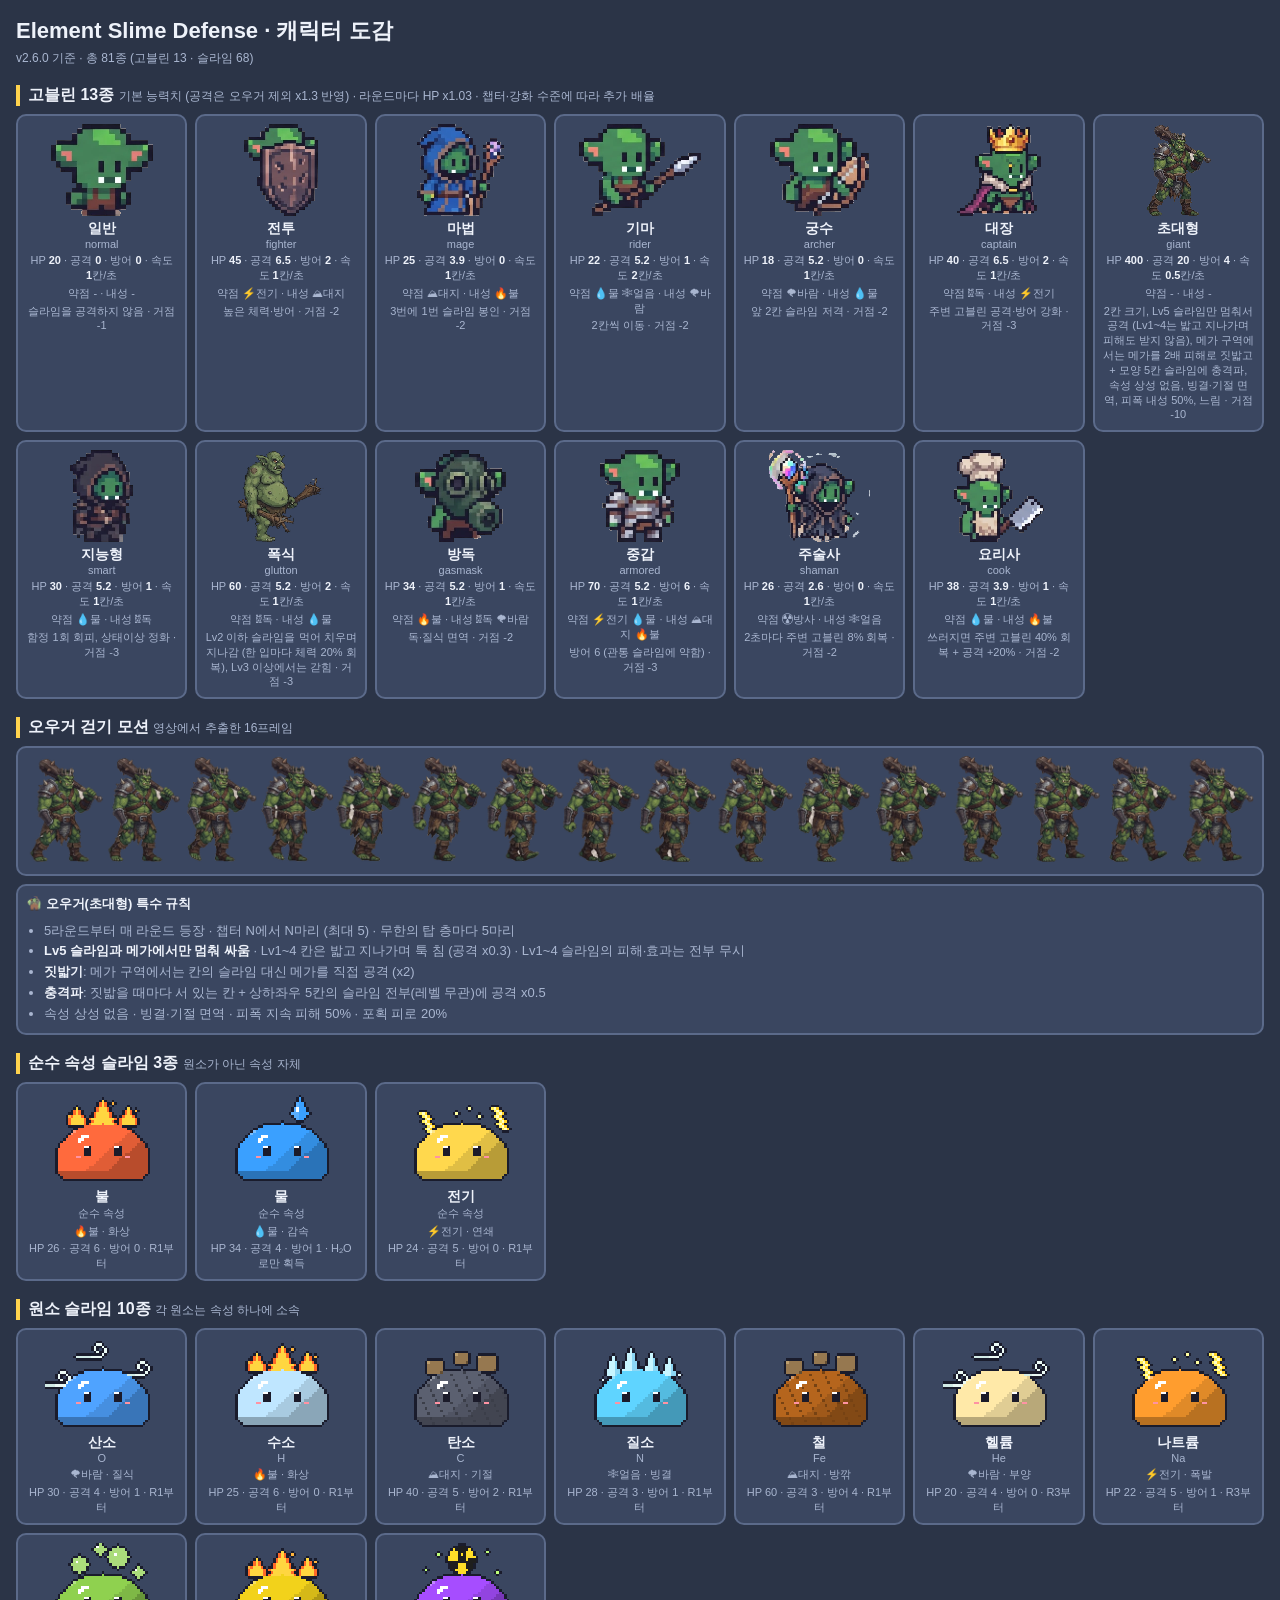
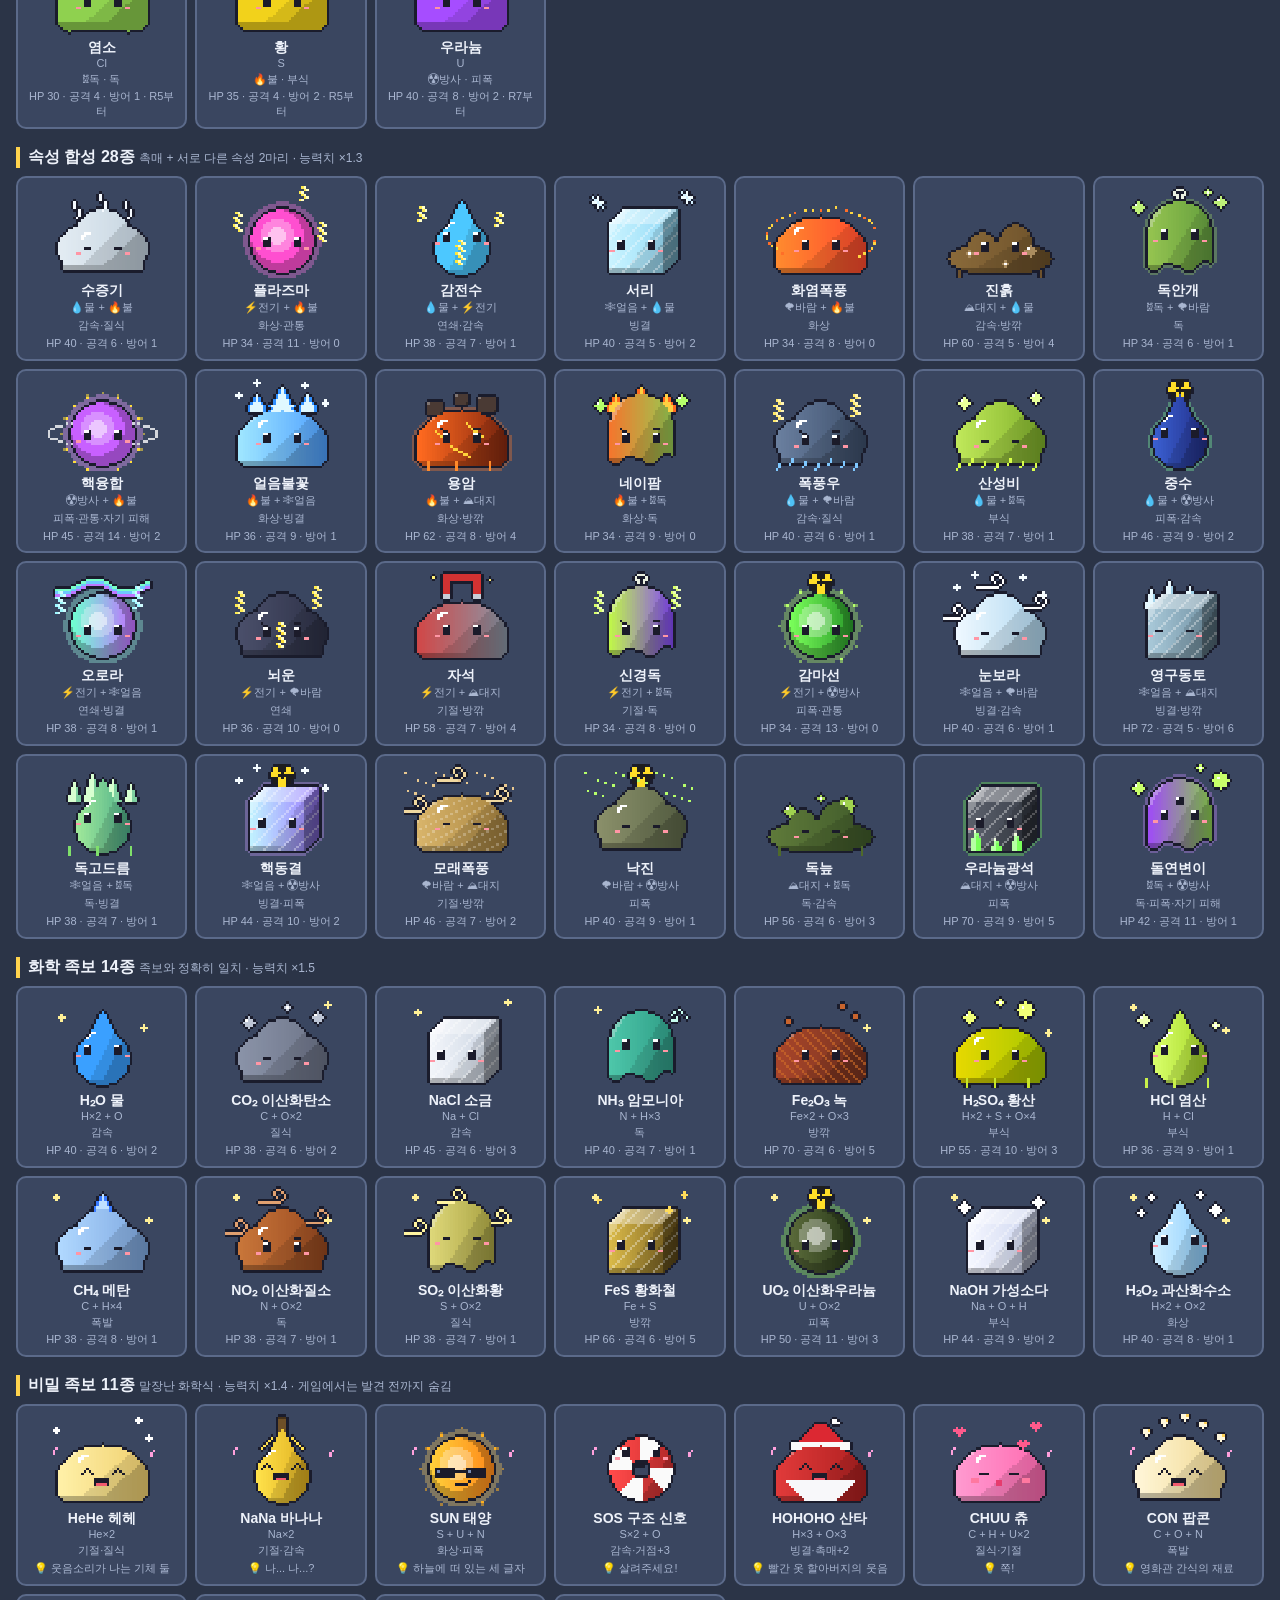
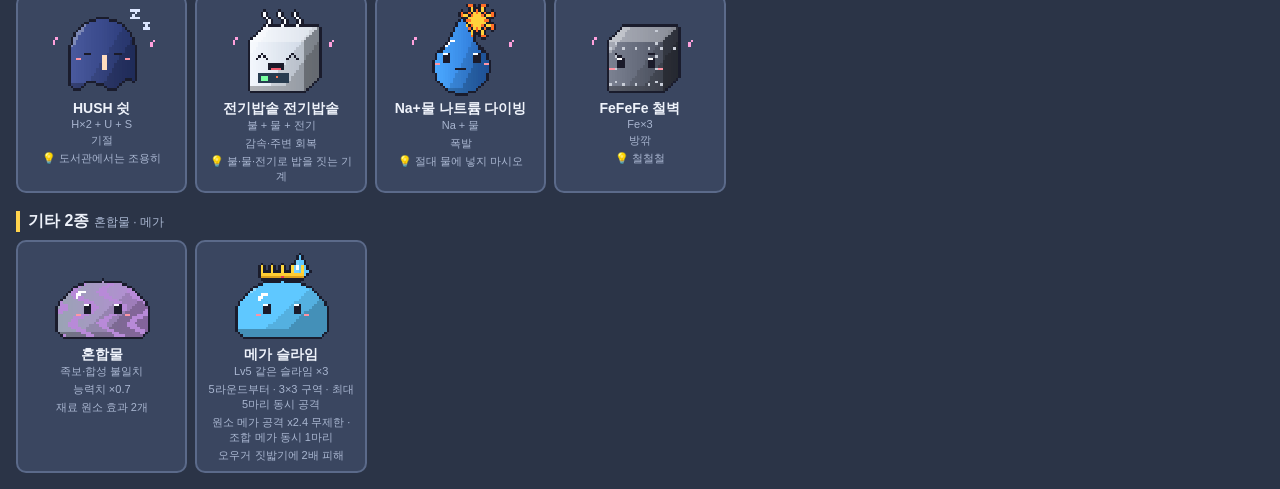
==== tools/catalog.html @ d2800330 "v2.6.0: 새 고블린 '폭식 고블린' - Lv2 이하 슬라임 칸에 들어가면 통째로 먹어 없애고(갇히지 않음) 최대 체력 20% 회복, Lv3 이상에서는 갇힘 - 능력치 HP 6" ====
<!doctype html>
<html lang="ko">
<head>
<meta charset="utf-8">
<meta name="viewport" content="width=device-width, initial-scale=1">
<title>캐릭터 도감</title>
<style>
  :root { --bg: #2b3447; --panel: #3a4660; --line: #5b6a8a; --text: #eef2fa; --sub: #a9b6d0; --accent: #ffd34d; }
  * { box-sizing: border-box; }
  body { margin: 0; background: var(--bg); color: var(--text); font-family: -apple-system, "Apple SD Gothic Neo", "Noto Sans KR", sans-serif; padding: 16px; }
  h1 { margin: 0 0 4px; font-size: 22px; }
  .meta { color: var(--sub); font-size: 12px; margin-bottom: 14px; }
  h2 { font-size: 16px; margin: 18px 0 8px; border-left: 4px solid var(--accent); padding-left: 8px; }
  h2 small { color: var(--sub); font-weight: 400; font-size: 12px; }
  .grid { display: grid; grid-template-columns: repeat(auto-fill, minmax(150px, 1fr)); gap: 8px; }
  .card { background: var(--panel); border: 2px solid var(--line); border-radius: 10px; padding: 8px; text-align: center; }
  .card .art { height: 92px; display: flex; align-items: flex-end; justify-content: center; }
  .card img { max-height: 92px; max-width: 100%; image-rendering: pixelated; }
  .card .name { font-weight: 800; font-size: 14px; margin-top: 4px; }
  .card .key { color: var(--sub); font-size: 11px; }
  .card .line { font-size: 11px; color: var(--sub); margin-top: 3px; line-height: 1.35; }
  .card .line b { color: var(--text); }
  .strip { background: var(--panel); border: 2px solid var(--line); border-radius: 10px; padding: 8px; overflow: hidden; }
  .strip img { width: 100%; image-rendering: auto; }
  .rules { margin-top: 8px; font-size: 13px; line-height: 1.6; }
  .rules ul { margin: 6px 0 0; padding-left: 18px; color: var(--sub); }
  .rules b { color: var(--text); }
</style>
</head>
<body>
<h1>Element Slime Defense · 캐릭터 도감</h1>
<div class="meta" id="meta"></div>
<div id="root"></div>
<script type="module">
import { CFG, ELEMENTS, FUSIONS, RECIPES, GOBLINS, ATTRS, STATUS, JOKES } from '../src/data.js';

const root = document.getElementById('root');
const at = a => `${ATTRS[a].icon}${ATTRS[a].label}`;
const atl = arr => (arr && arr.length ? arr.map(at).join(' ') : '-');
const st = list => list.map(s => STATUS[s.name].label).join('·');

function section(title, sub, cards) {
  const h = document.createElement('h2'); h.innerHTML = `${title} <small>${sub}</small>`;
  const g = document.createElement('div'); g.className = 'grid'; g.innerHTML = cards.join('');
  root.append(h, g);
}
const card = (img, name, key, lines) => `<div class="card"><div class="art"><img src="../assets/${img}.png" alt=""></div>
  <div class="name">${name}</div><div class="key">${key}</div>${lines.map(l => `<div class="line">${l}</div>`).join('')}</div>`;

// 고블린 12종
const gAtk = d => +(d.atk * (d.chAnchor ? 1 : (CFG.GOBLIN_ATK_MUL || 1))).toFixed(1);
section(`고블린 ${Object.keys(GOBLINS).length}종`, `기본 능력치 (공격은 오우거 제외 x${CFG.GOBLIN_ATK_MUL || 1} 반영) · 라운드마다 HP x${CFG.HP_GROWTH} · 챕터·강화 수준에 따라 추가 배율`,
  Object.entries(GOBLINS).map(([k, d]) => card(`goblin_${k}`, d.name, k, [
    `HP <b>${d.hp}</b> · 공격 <b>${gAtk(d)}</b> · 방어 <b>${d.def}</b> · 속도 <b>${d.spd}</b>칸/초`,
    `약점 ${atl(d.weak)} · 내성 ${atl(d.resist)}`,
    `${d.desc || ''} · 거점 -${d.leak}`,
  ])));

// 오우거 걷기 모션
const h = document.createElement('h2'); h.innerHTML = '오우거 걷기 모션 <small>영상에서 추출한 16프레임</small>';
const s = document.createElement('div'); s.className = 'strip'; s.innerHTML = '<img src="../assets/goblin_giant_walk.png" alt="">';
root.append(h, s);

// 오우거 특수 규칙
const og = document.createElement('div'); og.className = 'strip rules';
og.innerHTML = `<b>🧌 오우거(초대형) 특수 규칙</b><ul>
  <li>5라운드부터 매 라운드 등장 · 챕터 N에서 N마리 (최대 5) · 무한의 탑 층마다 5마리</li>
  <li><b>Lv5 슬라임과 메가에서만 멈춰 싸움</b> · Lv1~4 칸은 밟고 지나가며 툭 침 (공격 x${CFG.GIANT_TAP}) · Lv1~4 슬라임의 피해·효과는 전부 무시</li>
  <li><b>짓밟기</b>: 메가 구역에서는 칸의 슬라임 대신 메가를 직접 공격 (x${CFG.GIANT_STOMP_MUL})</li>
  <li><b>충격파</b>: 짓밟을 때마다 서 있는 칸 + 상하좌우 5칸의 슬라임 전부(레벨 무관)에 공격 x${CFG.GIANT_STOMP_SPLASH}</li>
  <li>속성 상성 없음 · 빙결·기절 면역 · 피폭 지속 피해 50% · 포획 피로 20%</li></ul>`;
root.append(og);

// 슬라임
const pure = ELEMENTS.filter(e => e.label), els = ELEMENTS.filter(e => !e.label);
const elCard = e => card(`slime_${e.sym}`, e.label || e.name, e.label ? '순수 속성' : e.sym,
  [`${at(e.attr)} · ${STATUS[e.st.name].label}`, `HP ${e.hp} · 공격 ${e.atk} · 방어 ${e.def} · ${e.noDrop ? 'H₂O로만 획득' : `R${e.unlock}부터`}`]);
section(`순수 속성 슬라임 ${pure.length}종`, '원소가 아닌 속성 자체', pure.map(elCard));
section(`원소 슬라임 ${els.length}종`, '각 원소는 속성 하나에 소속', els.map(elCard));
section(`속성 합성 ${FUSIONS.length}종`, `촉매 + 서로 다른 속성 2마리 · 능력치 ×${CFG.FUSION_MUL}`,
  FUSIONS.map(f => card(`slime_${f.key}`, f.label, `${at(f.pair[0])} + ${at(f.pair[1])}`,
    [`${st(f.st)}${f.pierce ? '·관통' : ''}${f.decay ? '·자기 피해' : ''}`, `HP ${f.hp} · 공격 ${f.atk} · 방어 ${f.def}`])));
section(`화학 족보 ${RECIPES.length}종`, `족보와 정확히 일치 · 능력치 ×${CFG.COMPOUND_MUL}`,
  RECIPES.map(r => card(`slime_${r.key}`, `${r.label} ${r.name}`, Object.entries(r.need).map(([k, v]) => v > 1 ? `${k}×${v}` : k).join(' + '),
    [`${STATUS[r.st.name].label}`, `HP ${r.hp} · 공격 ${r.atk} · 방어 ${r.def}`])));
section(`비밀 족보 ${JOKES.length}종`, `말장난 화학식 · 능력치 ×${CFG.JOKE_MUL} · 게임에서는 발견 전까지 숨김`,
  JOKES.map(j => card(`slime_${j.key}`, `${j.label} ${j.name}`, Object.entries(j.need).map(([k, v]) => { const l = ELEMENTS.find(e => e.sym === k)?.label || k; return v > 1 ? `${l}×${v}` : l; }).join(' + '),
    [`${st(j.st)}${j.healAura ? '·주변 회복' : ''}${j.onCreate?.baseHp ? '·거점+' + j.onCreate.baseHp : ''}${j.onCreate?.catalysts ? '·촉매+' + j.onCreate.catalysts : ''}`, `💡 ${j.hint}`])));
section('기타 2종', '혼합물 · 메가', [
  card('slime_mix', '혼합물', '족보·합성 불일치', [`능력치 ×${CFG.MIXTURE_MUL}`, '재료 원소 효과 2개']),
  card('slime_mega', '메가 슬라임', `Lv5 같은 슬라임 ×3`, [`${CFG.MEGA_ROUND}라운드부터 · 3×3 구역 · 최대 ${CFG.MEGA_MAX_TARGETS}마리 동시 공격`, `원소 메가 공격 x${CFG.MEGA_ATK} 무제한 · 조합 메가 동시 ${CFG.COMBO_MEGA_MAX}마리`, '오우거 짓밟기에 2배 피해']),
]);

const total = Object.keys(GOBLINS).length + ELEMENTS.length + FUSIONS.length + RECIPES.length + JOKES.length + 2;
document.getElementById('meta').textContent = `v2.6.0 기준 · 총 ${total}종 (고블린 ${Object.keys(GOBLINS).length} · 슬라임 ${total - Object.keys(GOBLINS).length})`;
document.body.dataset.ready = '1';
</script>
</body>
</html>
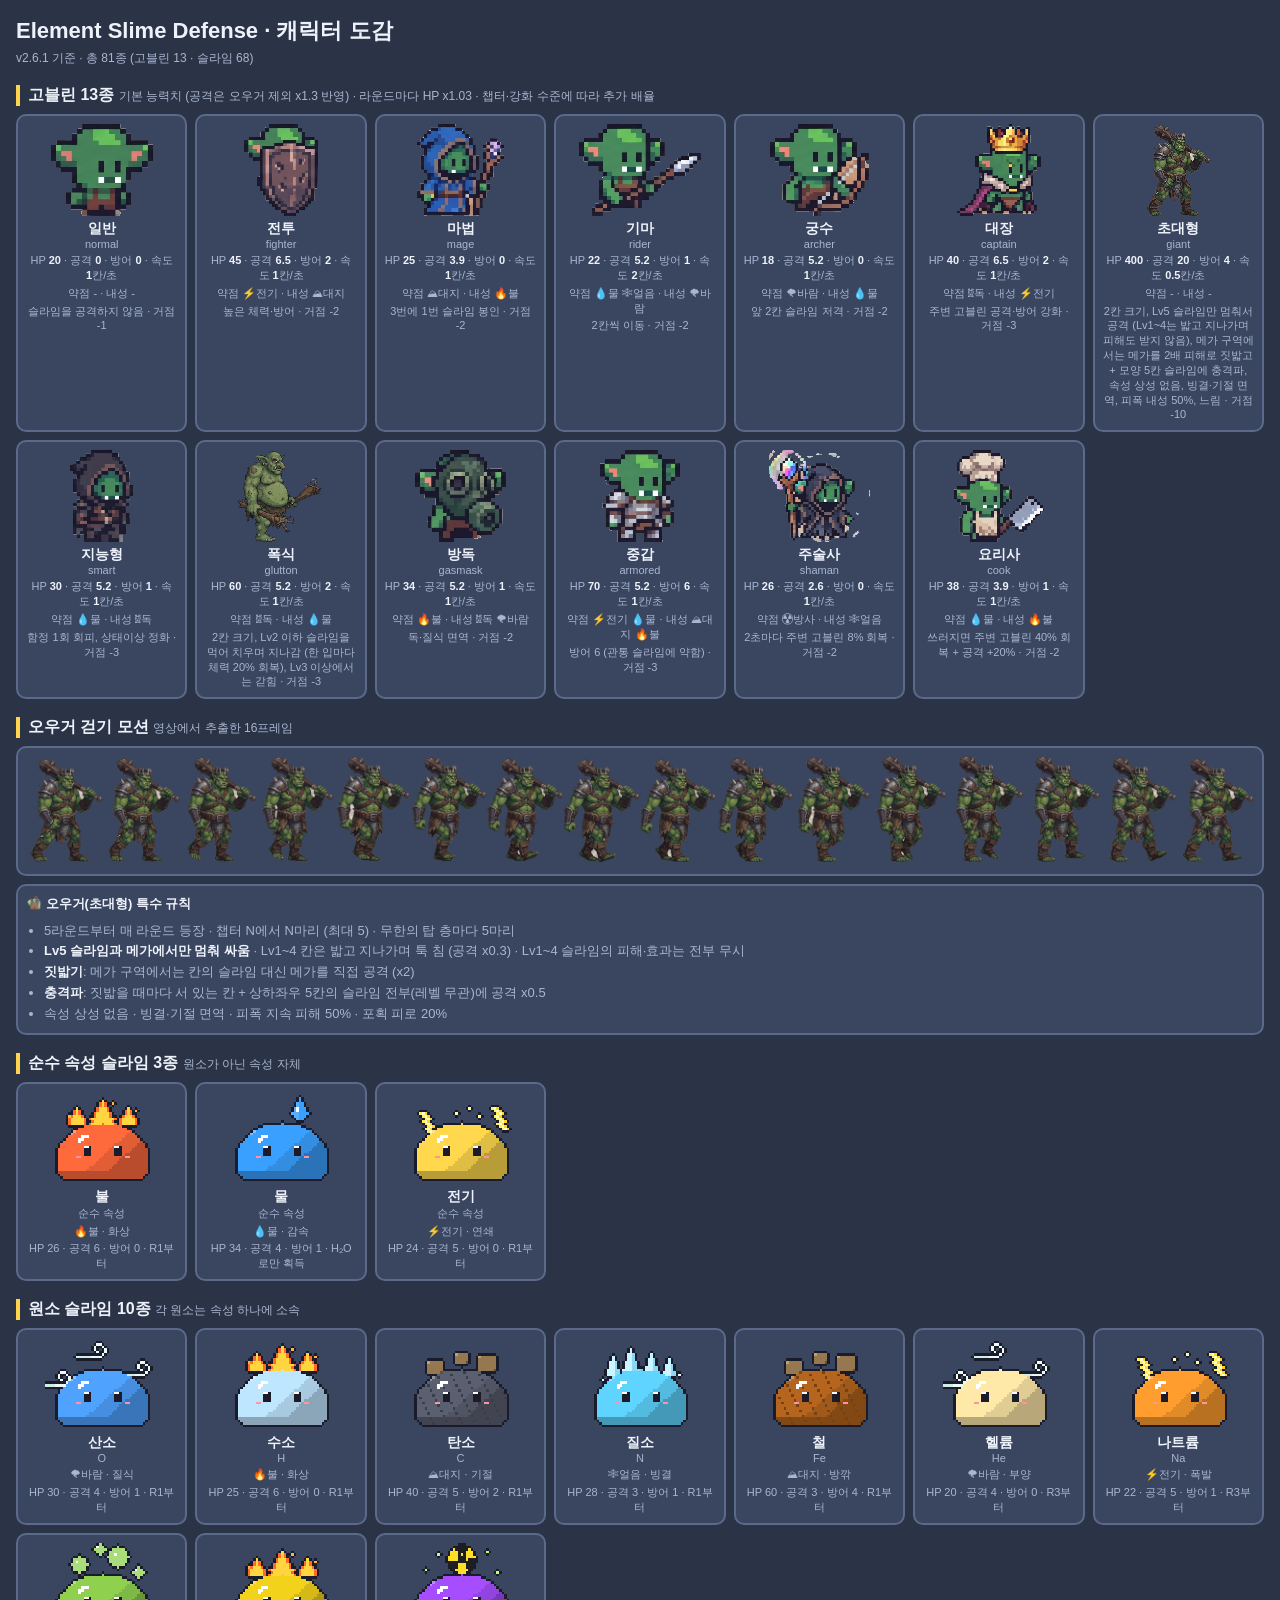
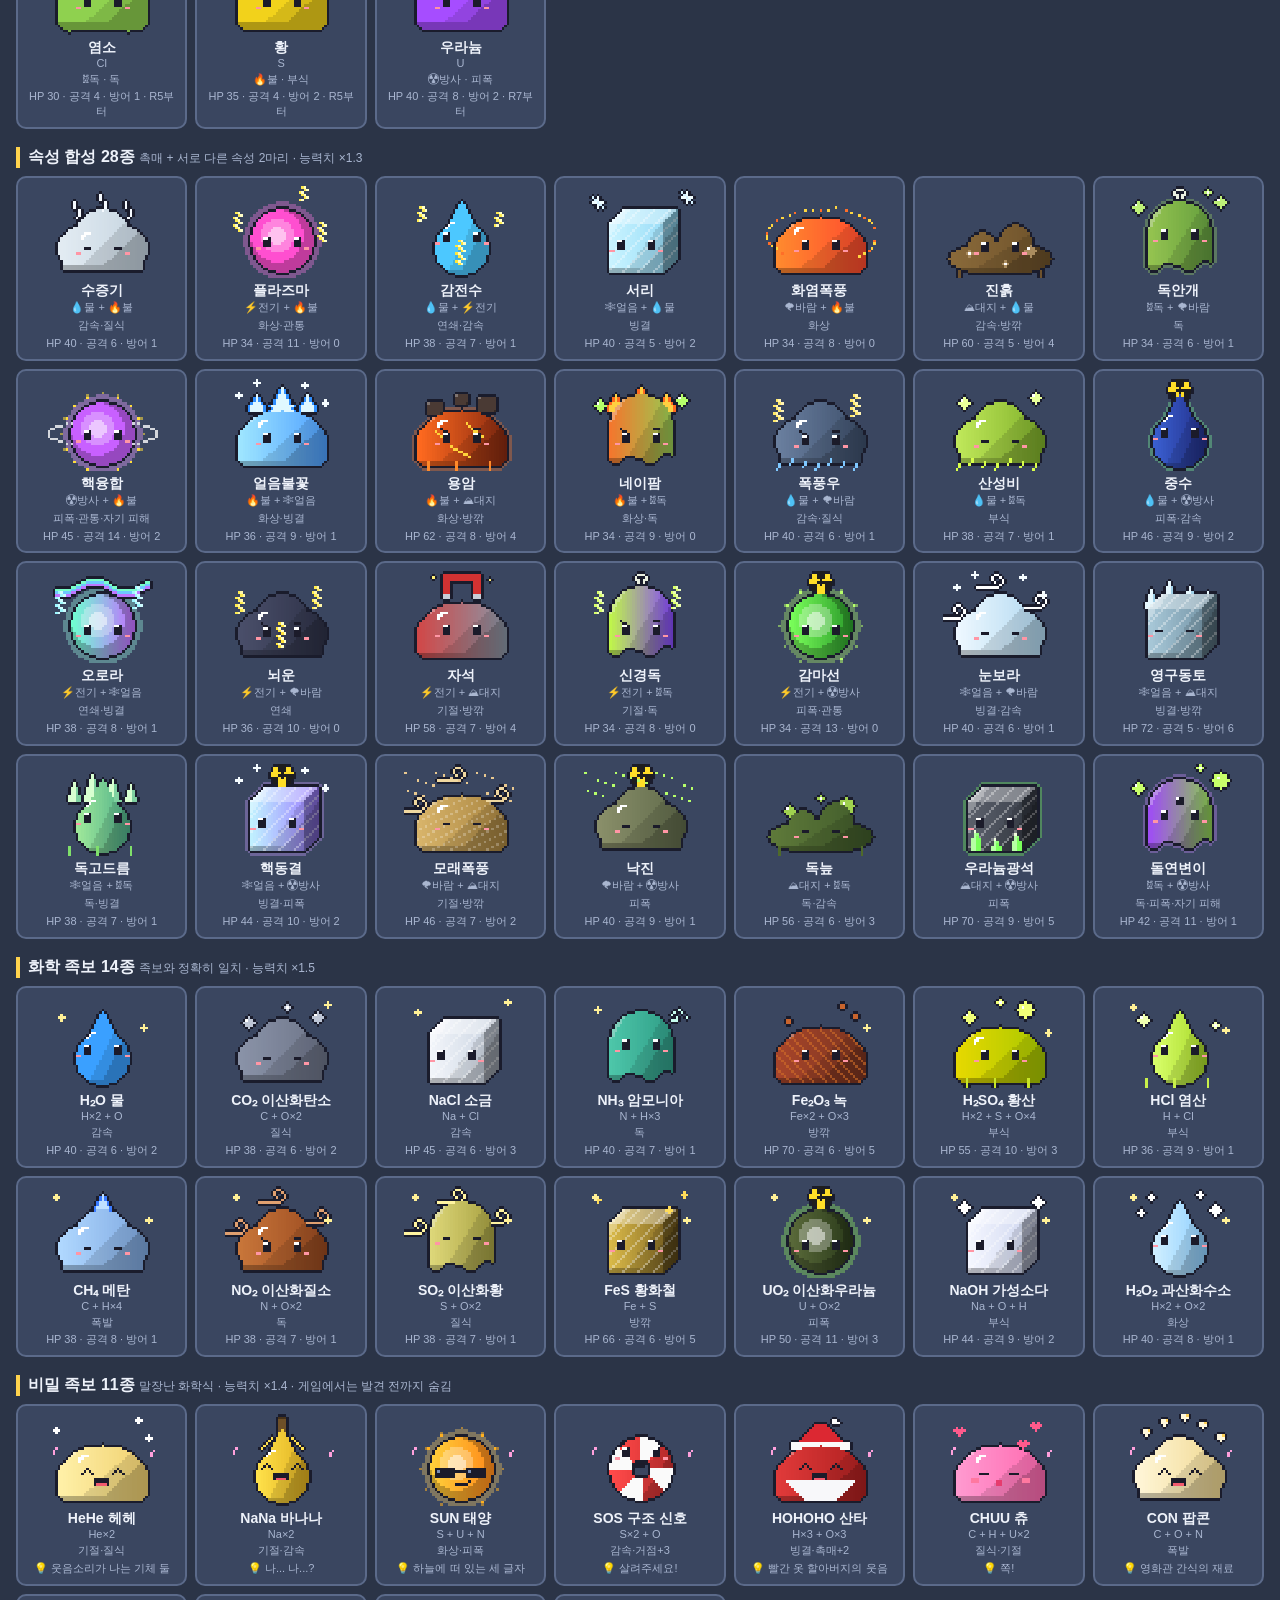
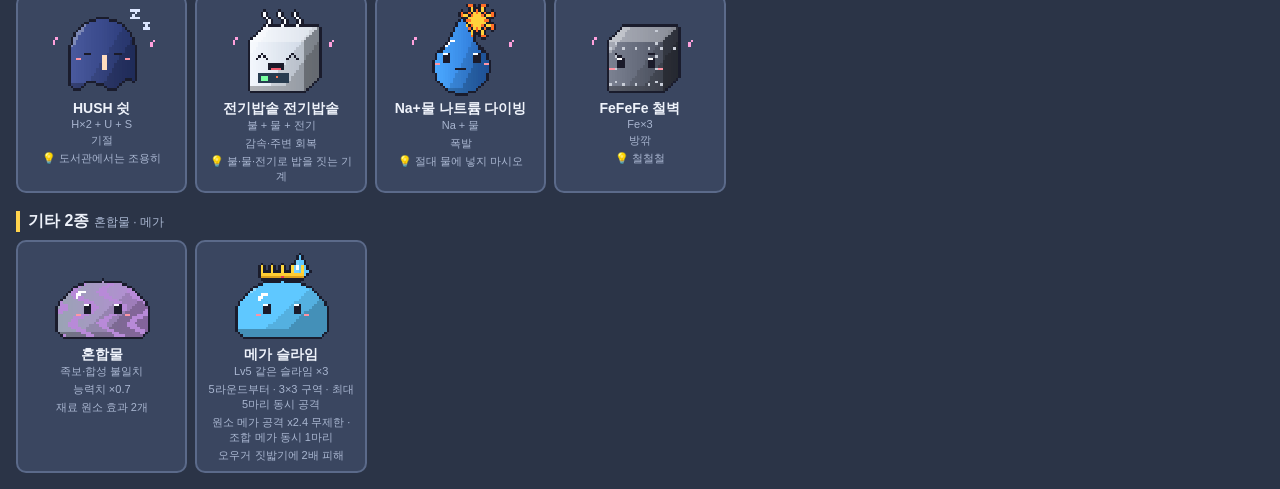
==== commit 561f05b1: "v2.6.1: 폭식 고블린 2칸 크기 (오우거와 동일, 다른 고블린 크기 변경 없음) Co-Authored-By: Claude Opus 5.5 <noreply@anthropic.c" ====
--- a/tools/catalog.html
+++ b/tools/catalog.html
@@ -92,7 +92,7 @@
 ]);
 
 const total = Object.keys(GOBLINS).length + ELEMENTS.length + FUSIONS.length + RECIPES.length + JOKES.length + 2;
-document.getElementById('meta').textContent = `v2.6.0 기준 · 총 ${total}종 (고블린 ${Object.keys(GOBLINS).length} · 슬라임 ${total - Object.keys(GOBLINS).length})`;
+document.getElementById('meta').textContent = `v2.6.1 기준 · 총 ${total}종 (고블린 ${Object.keys(GOBLINS).length} · 슬라임 ${total - Object.keys(GOBLINS).length})`;
 document.body.dataset.ready = '1';
 </script>
 </body>
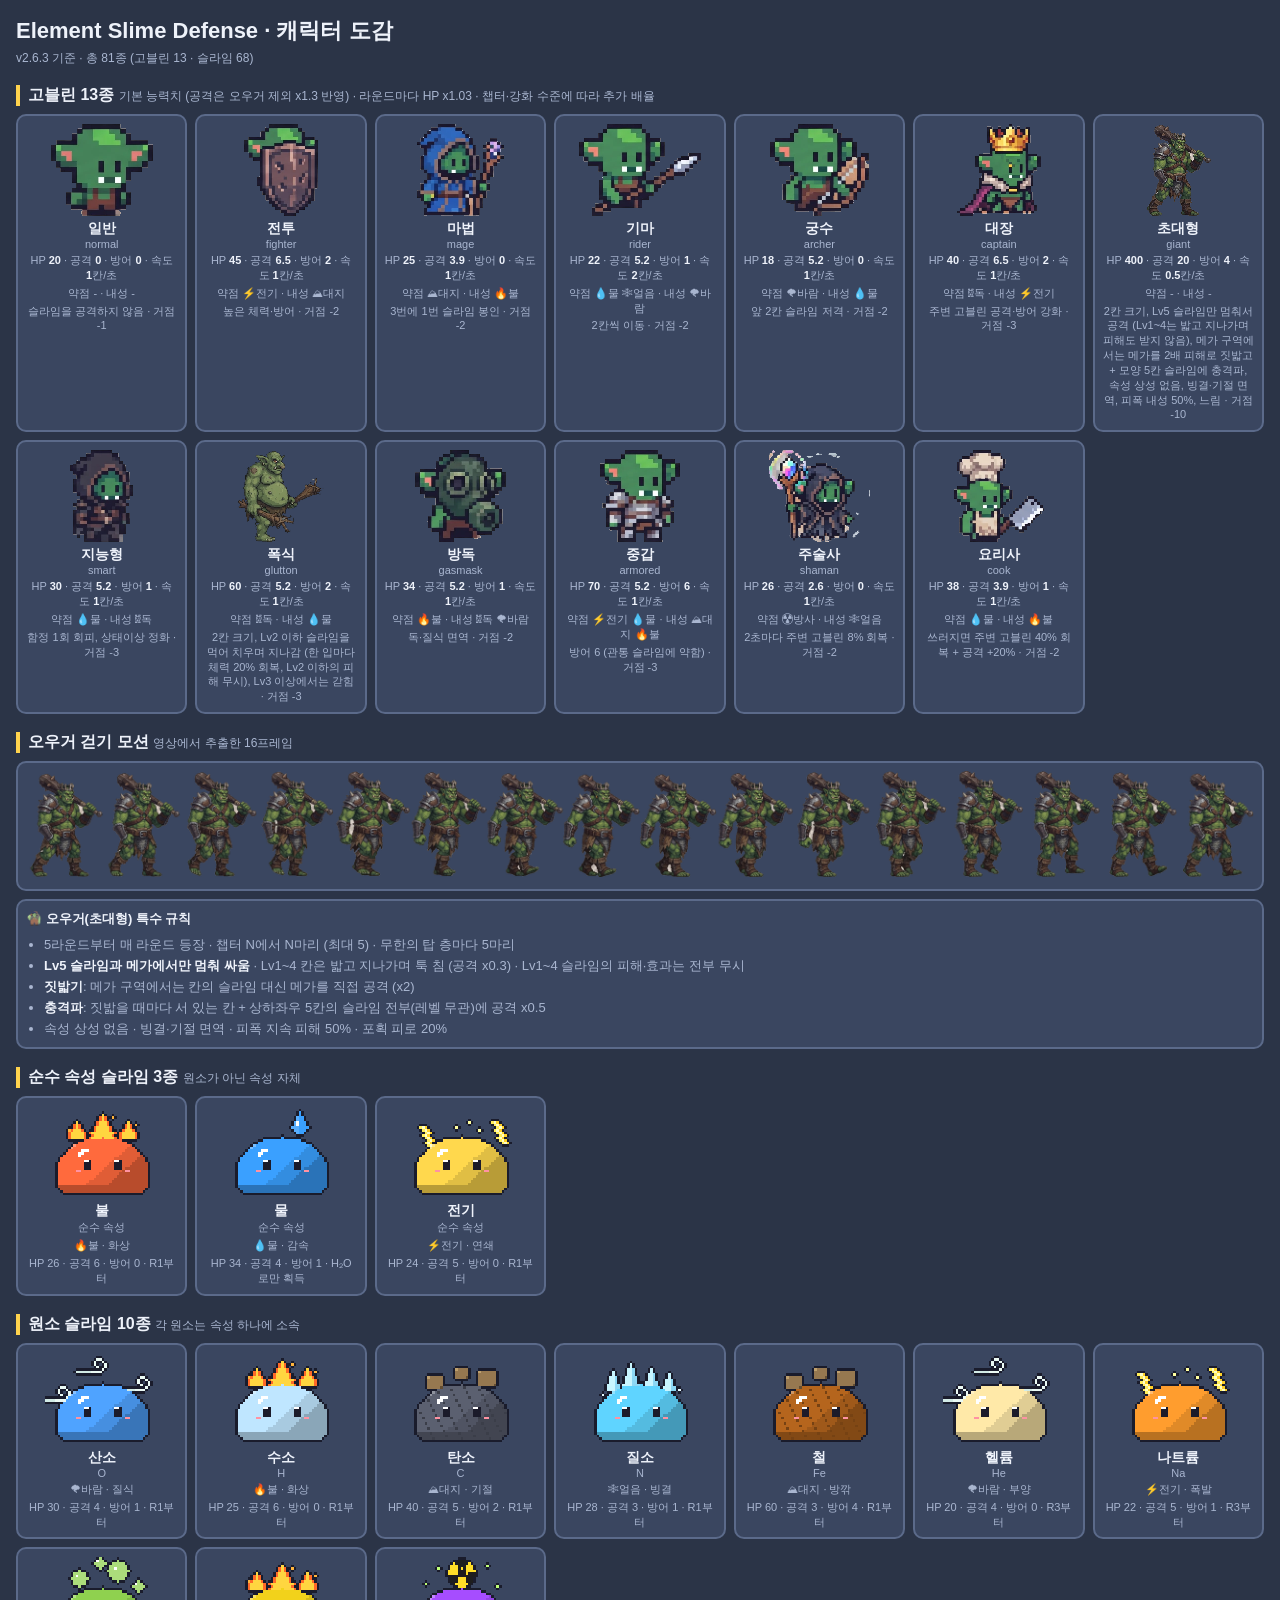
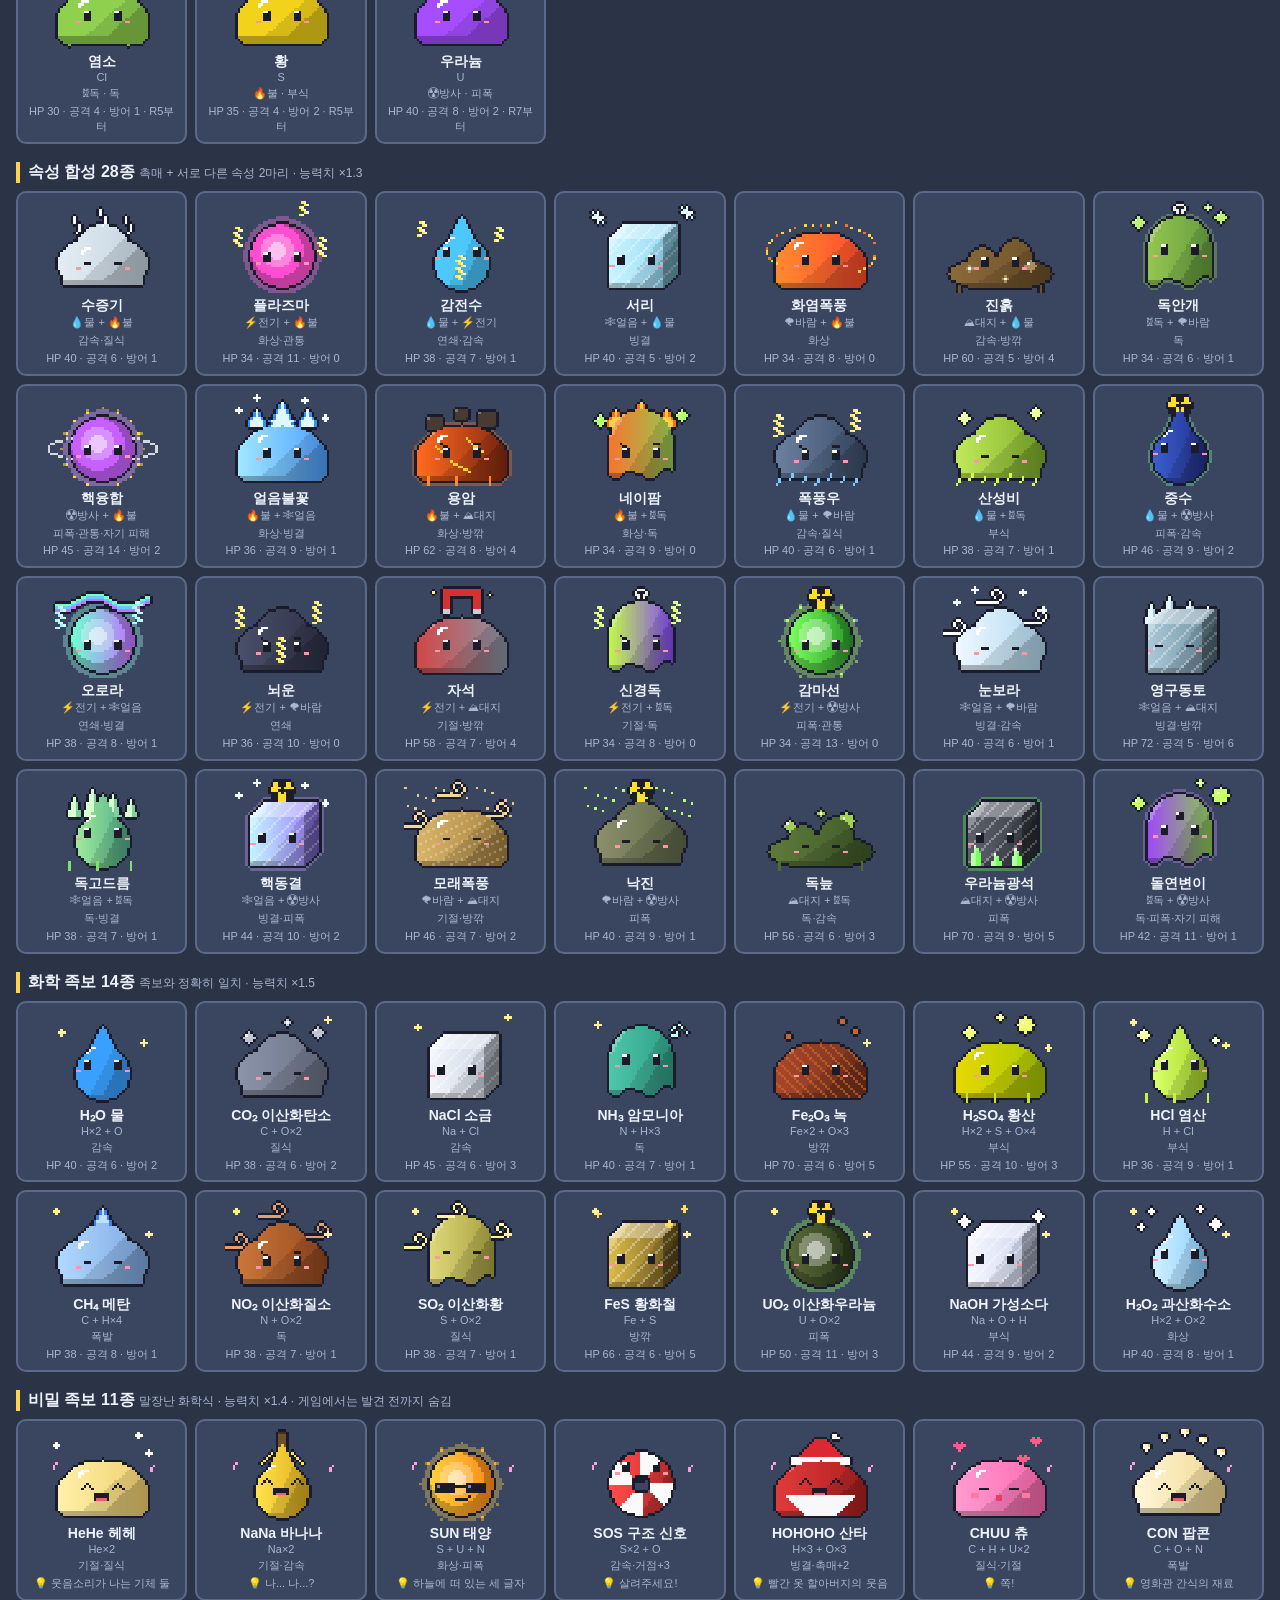
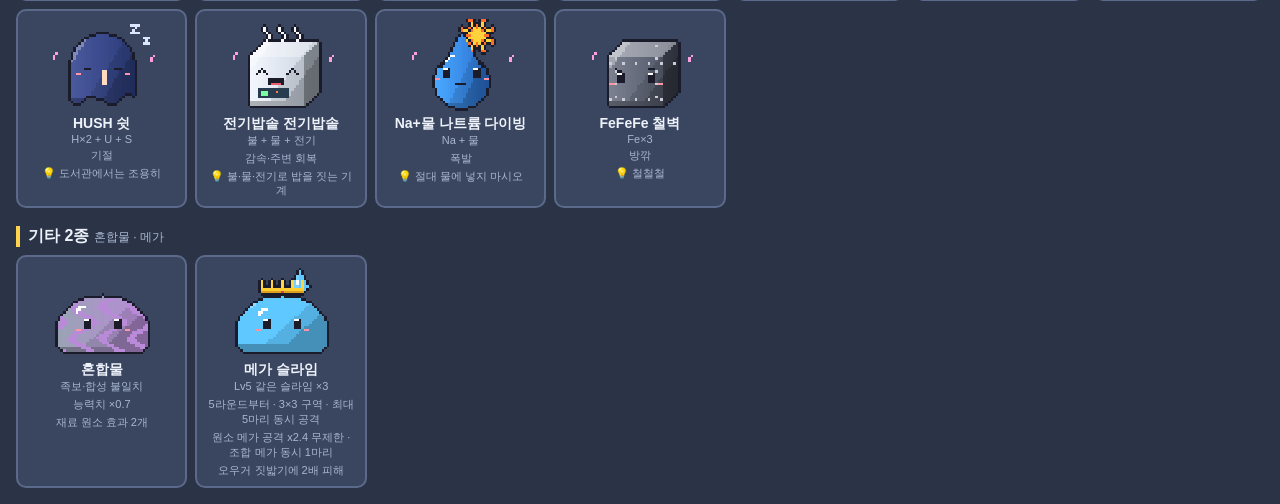
==== commit 3d18536e: "v2.6.3: 폭식 고블린 Lv2 이하 슬라임 피해·효과 면역 - ignores(): 오우거(Lv1~4)와 같은 방식으로 폭식(eatLv 2 이하) 슬라임의 직접·범위·지속 피해와" ====
--- a/tools/catalog.html
+++ b/tools/catalog.html
@@ -92,7 +92,7 @@
 ]);
 
 const total = Object.keys(GOBLINS).length + ELEMENTS.length + FUSIONS.length + RECIPES.length + JOKES.length + 2;
-document.getElementById('meta').textContent = `v2.6.1 기준 · 총 ${total}종 (고블린 ${Object.keys(GOBLINS).length} · 슬라임 ${total - Object.keys(GOBLINS).length})`;
+document.getElementById('meta').textContent = `v2.6.3 기준 · 총 ${total}종 (고블린 ${Object.keys(GOBLINS).length} · 슬라임 ${total - Object.keys(GOBLINS).length})`;
 document.body.dataset.ready = '1';
 </script>
 </body>
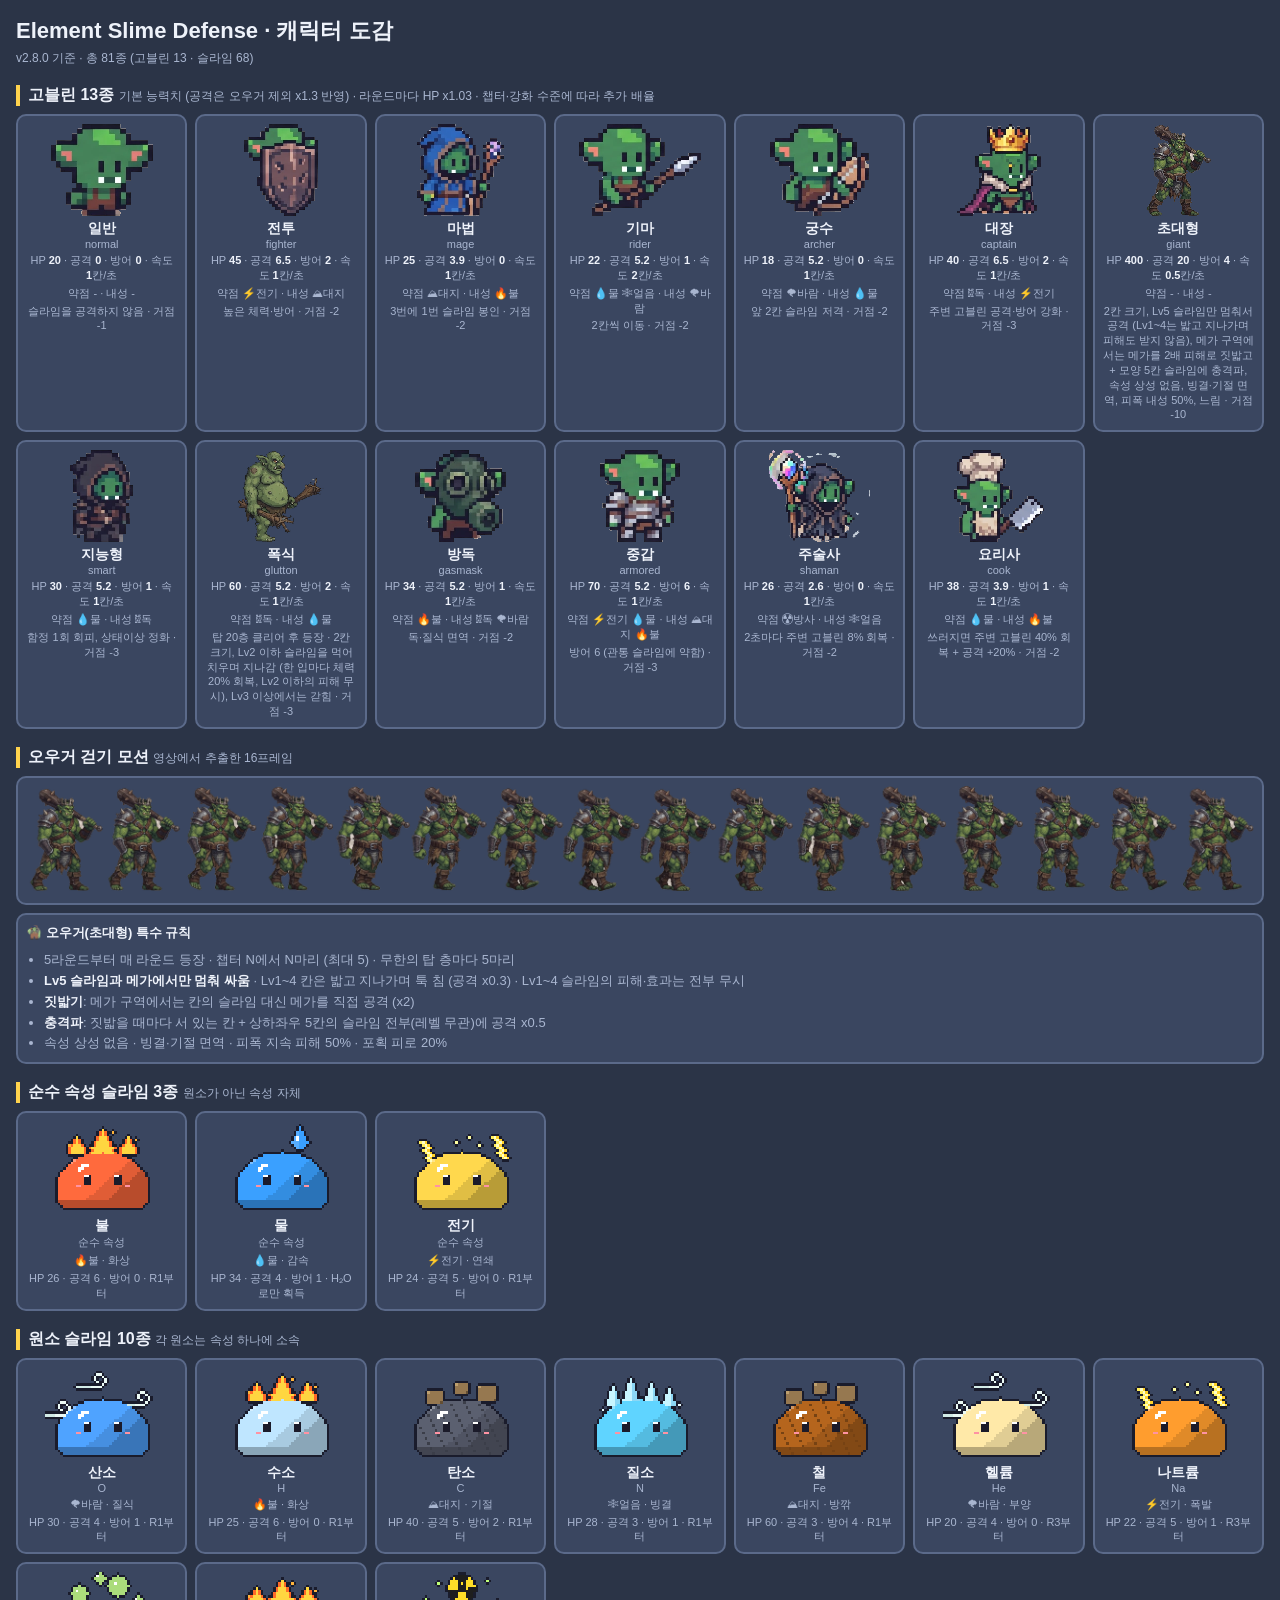
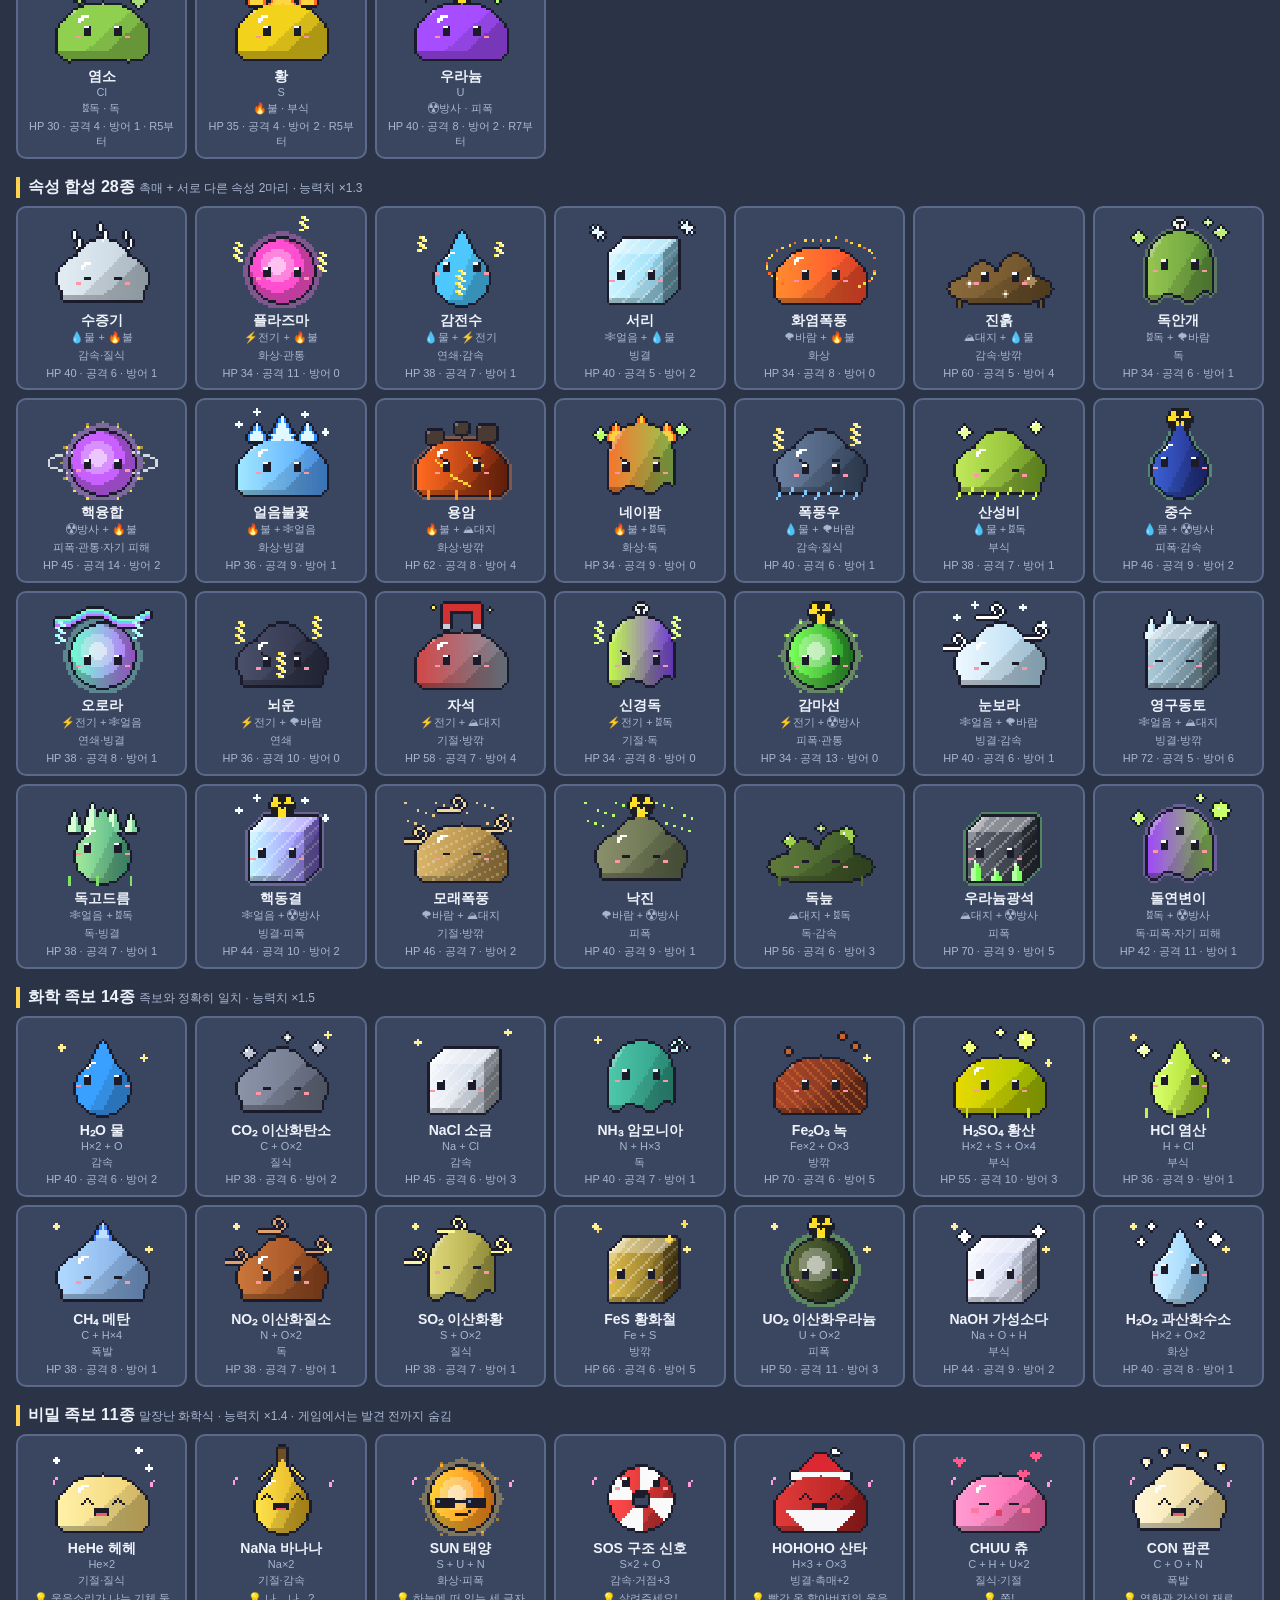
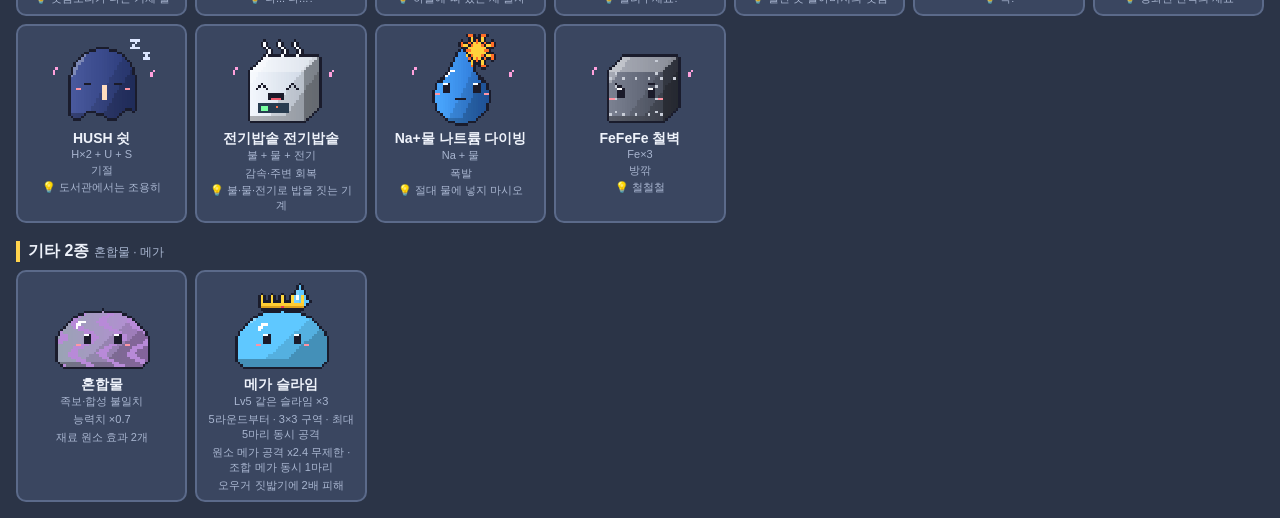
==== commit 04e15952: "도감·설명: 폭식 고블린 탑 20층 해금 표기, 도감 v2.8.0 기준 Co-Authored-By: Claude Opus 5.5 <noreply@anthropic.com> Clau" ====
--- a/tools/catalog.html
+++ b/tools/catalog.html
@@ -92,7 +92,7 @@
 ]);
 
 const total = Object.keys(GOBLINS).length + ELEMENTS.length + FUSIONS.length + RECIPES.length + JOKES.length + 2;
-document.getElementById('meta').textContent = `v2.6.3 기준 · 총 ${total}종 (고블린 ${Object.keys(GOBLINS).length} · 슬라임 ${total - Object.keys(GOBLINS).length})`;
+document.getElementById('meta').textContent = `v2.8.0 기준 · 총 ${total}종 (고블린 ${Object.keys(GOBLINS).length} · 슬라임 ${total - Object.keys(GOBLINS).length})`;
 document.body.dataset.ready = '1';
 </script>
 </body>
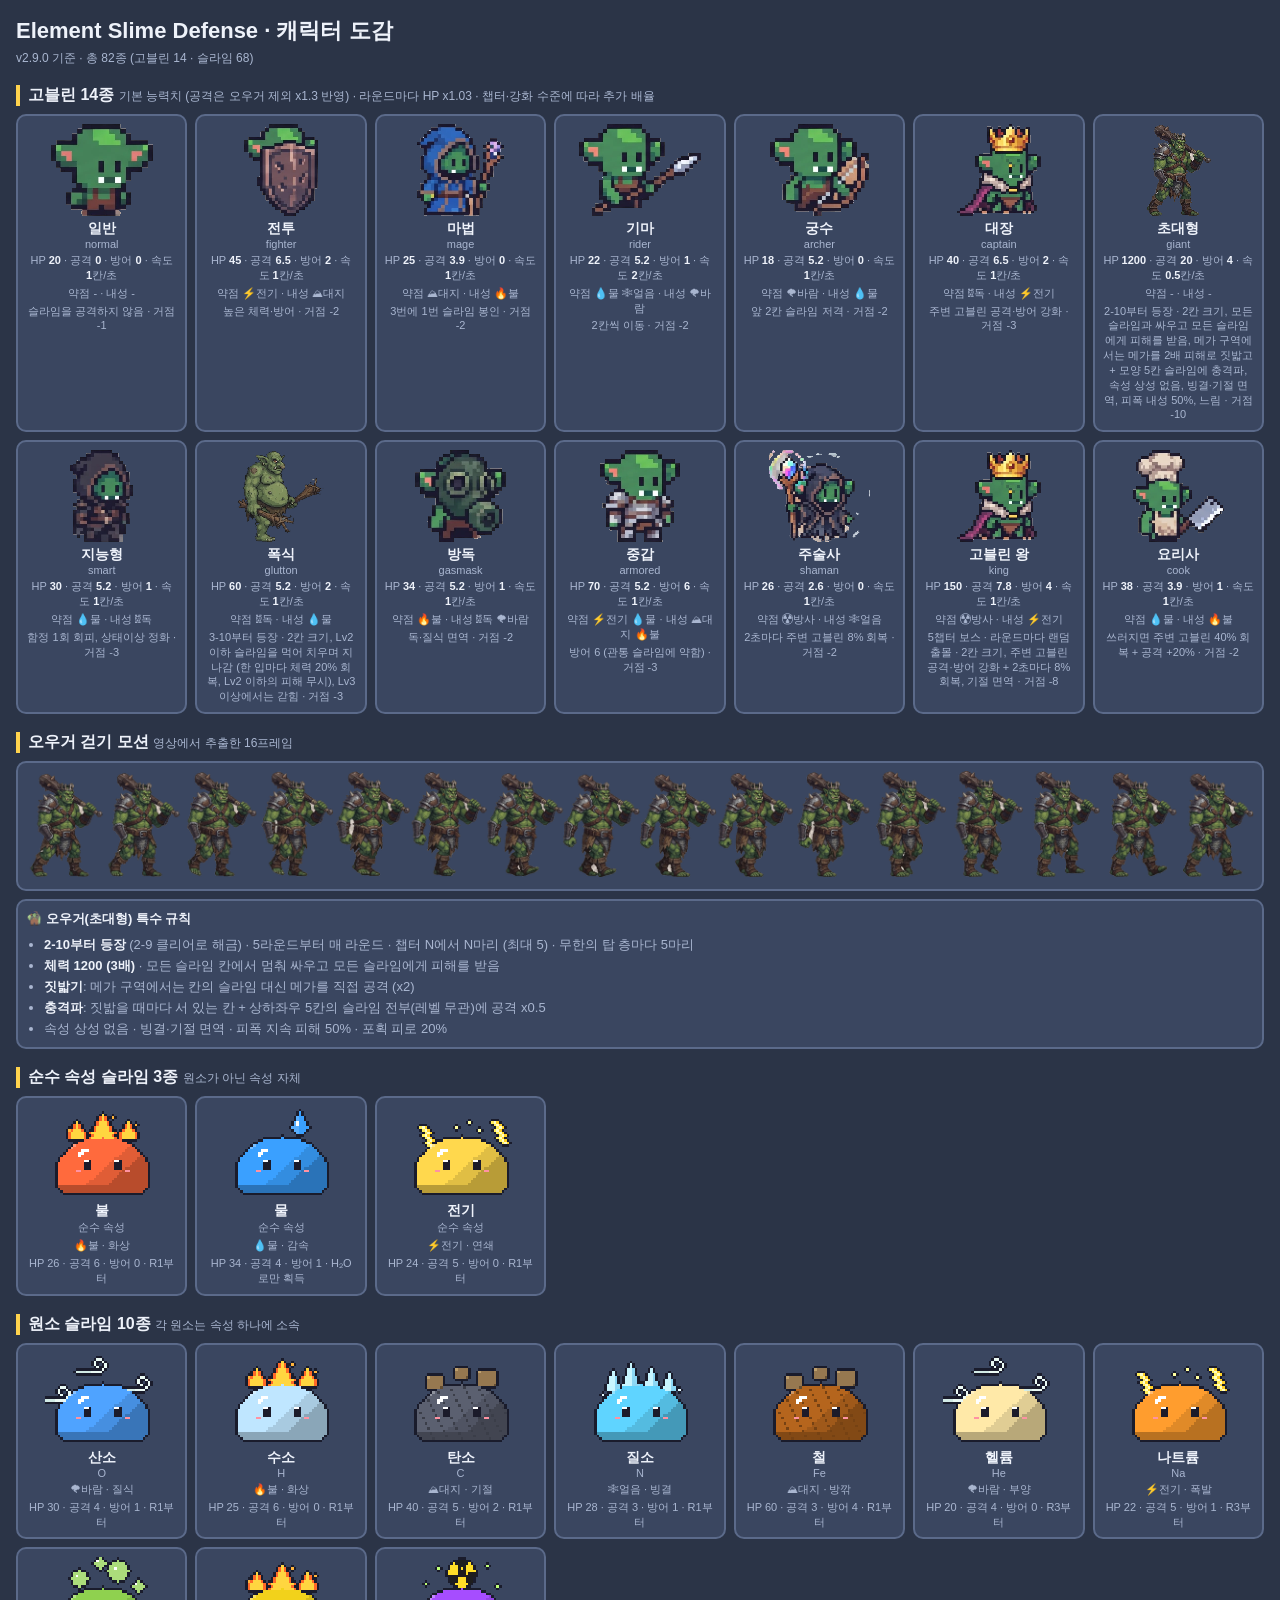
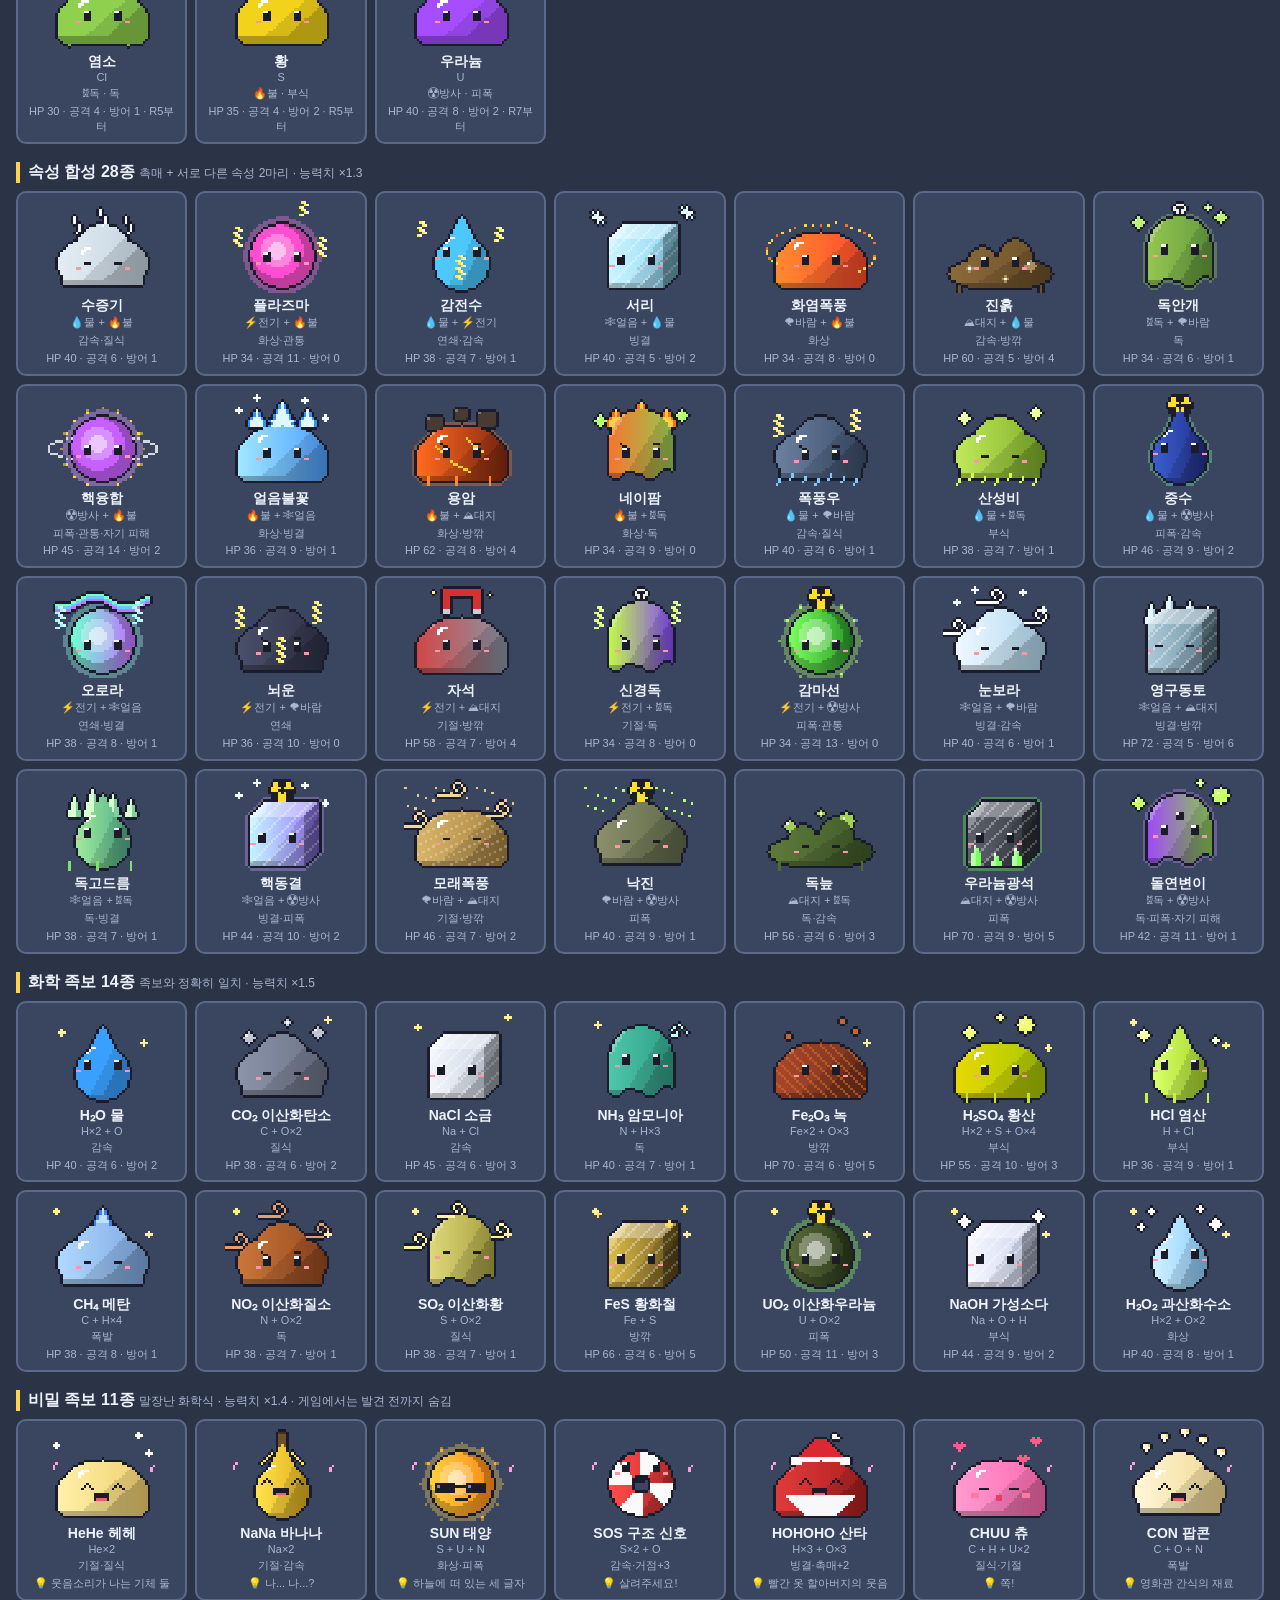
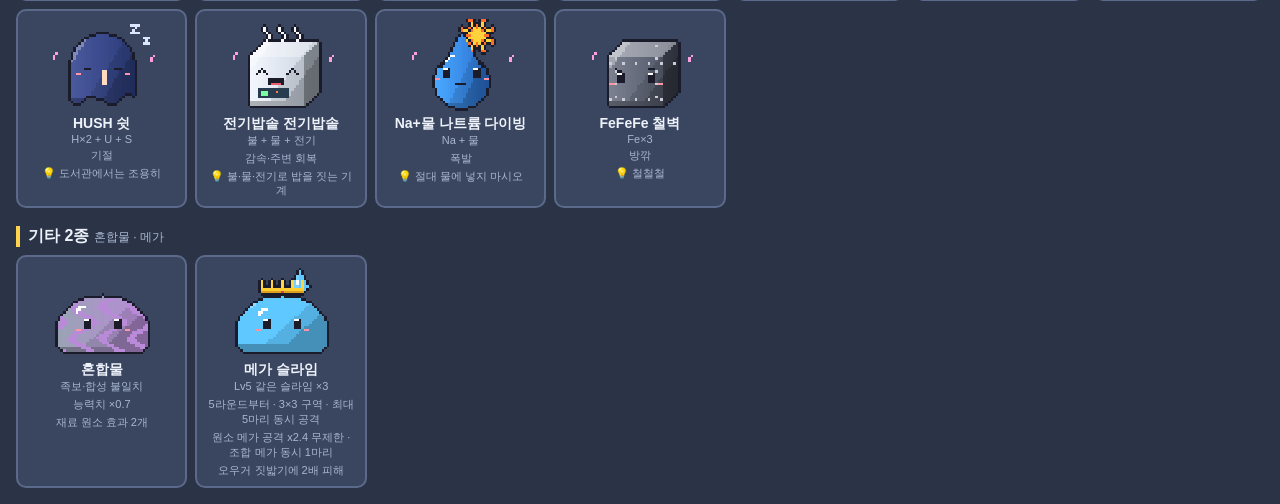
==== commit 96d64eae: "v2.9.0: 챕터 진행 단계 해금 · 5챕터 보스 · 튜토리얼 · 비밀 족보 상향 - 진행 단계: 1-10 군단, 2-10 오우거(체력 3배, 모든 슬라임과 교전), 3-10 폭" ====
--- a/tools/catalog.html
+++ b/tools/catalog.html
@@ -64,8 +64,8 @@
 // 오우거 특수 규칙
 const og = document.createElement('div'); og.className = 'strip rules';
 og.innerHTML = `<b>🧌 오우거(초대형) 특수 규칙</b><ul>
-  <li>5라운드부터 매 라운드 등장 · 챕터 N에서 N마리 (최대 5) · 무한의 탑 층마다 5마리</li>
-  <li><b>Lv5 슬라임과 메가에서만 멈춰 싸움</b> · Lv1~4 칸은 밟고 지나가며 툭 침 (공격 x${CFG.GIANT_TAP}) · Lv1~4 슬라임의 피해·효과는 전부 무시</li>
+  <li><b>2-10부터 등장</b> (2-9 클리어로 해금) · 5라운드부터 매 라운드 · 챕터 N에서 N마리 (최대 5) · 무한의 탑 층마다 5마리</li>
+  <li><b>체력 1200 (3배)</b> · 모든 슬라임 칸에서 멈춰 싸우고 모든 슬라임에게 피해를 받음</li>
   <li><b>짓밟기</b>: 메가 구역에서는 칸의 슬라임 대신 메가를 직접 공격 (x${CFG.GIANT_STOMP_MUL})</li>
   <li><b>충격파</b>: 짓밟을 때마다 서 있는 칸 + 상하좌우 5칸의 슬라임 전부(레벨 무관)에 공격 x${CFG.GIANT_STOMP_SPLASH}</li>
   <li>속성 상성 없음 · 빙결·기절 면역 · 피폭 지속 피해 50% · 포획 피로 20%</li></ul>`;
@@ -92,7 +92,7 @@
 ]);
 
 const total = Object.keys(GOBLINS).length + ELEMENTS.length + FUSIONS.length + RECIPES.length + JOKES.length + 2;
-document.getElementById('meta').textContent = `v2.8.0 기준 · 총 ${total}종 (고블린 ${Object.keys(GOBLINS).length} · 슬라임 ${total - Object.keys(GOBLINS).length})`;
+document.getElementById('meta').textContent = `v2.9.0 기준 · 총 ${total}종 (고블린 ${Object.keys(GOBLINS).length} · 슬라임 ${total - Object.keys(GOBLINS).length})`;
 document.body.dataset.ready = '1';
 </script>
 </body>
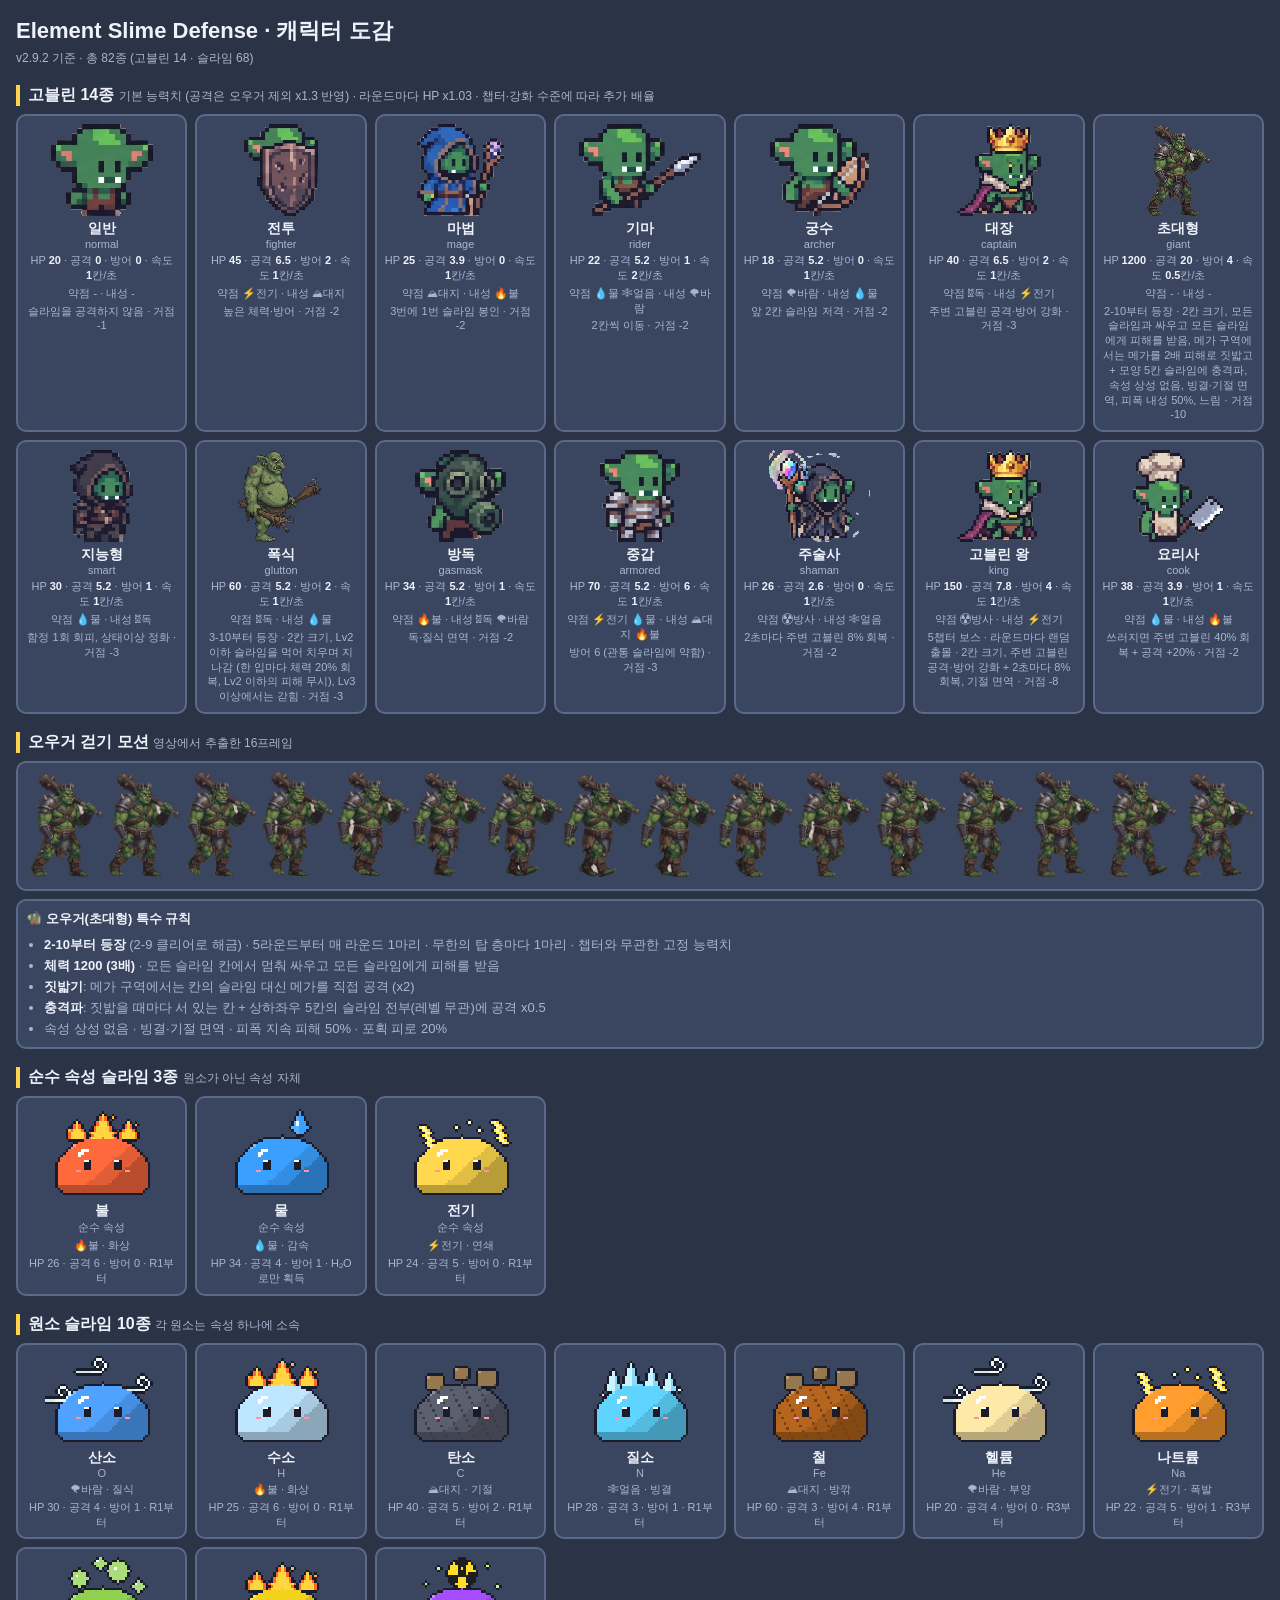
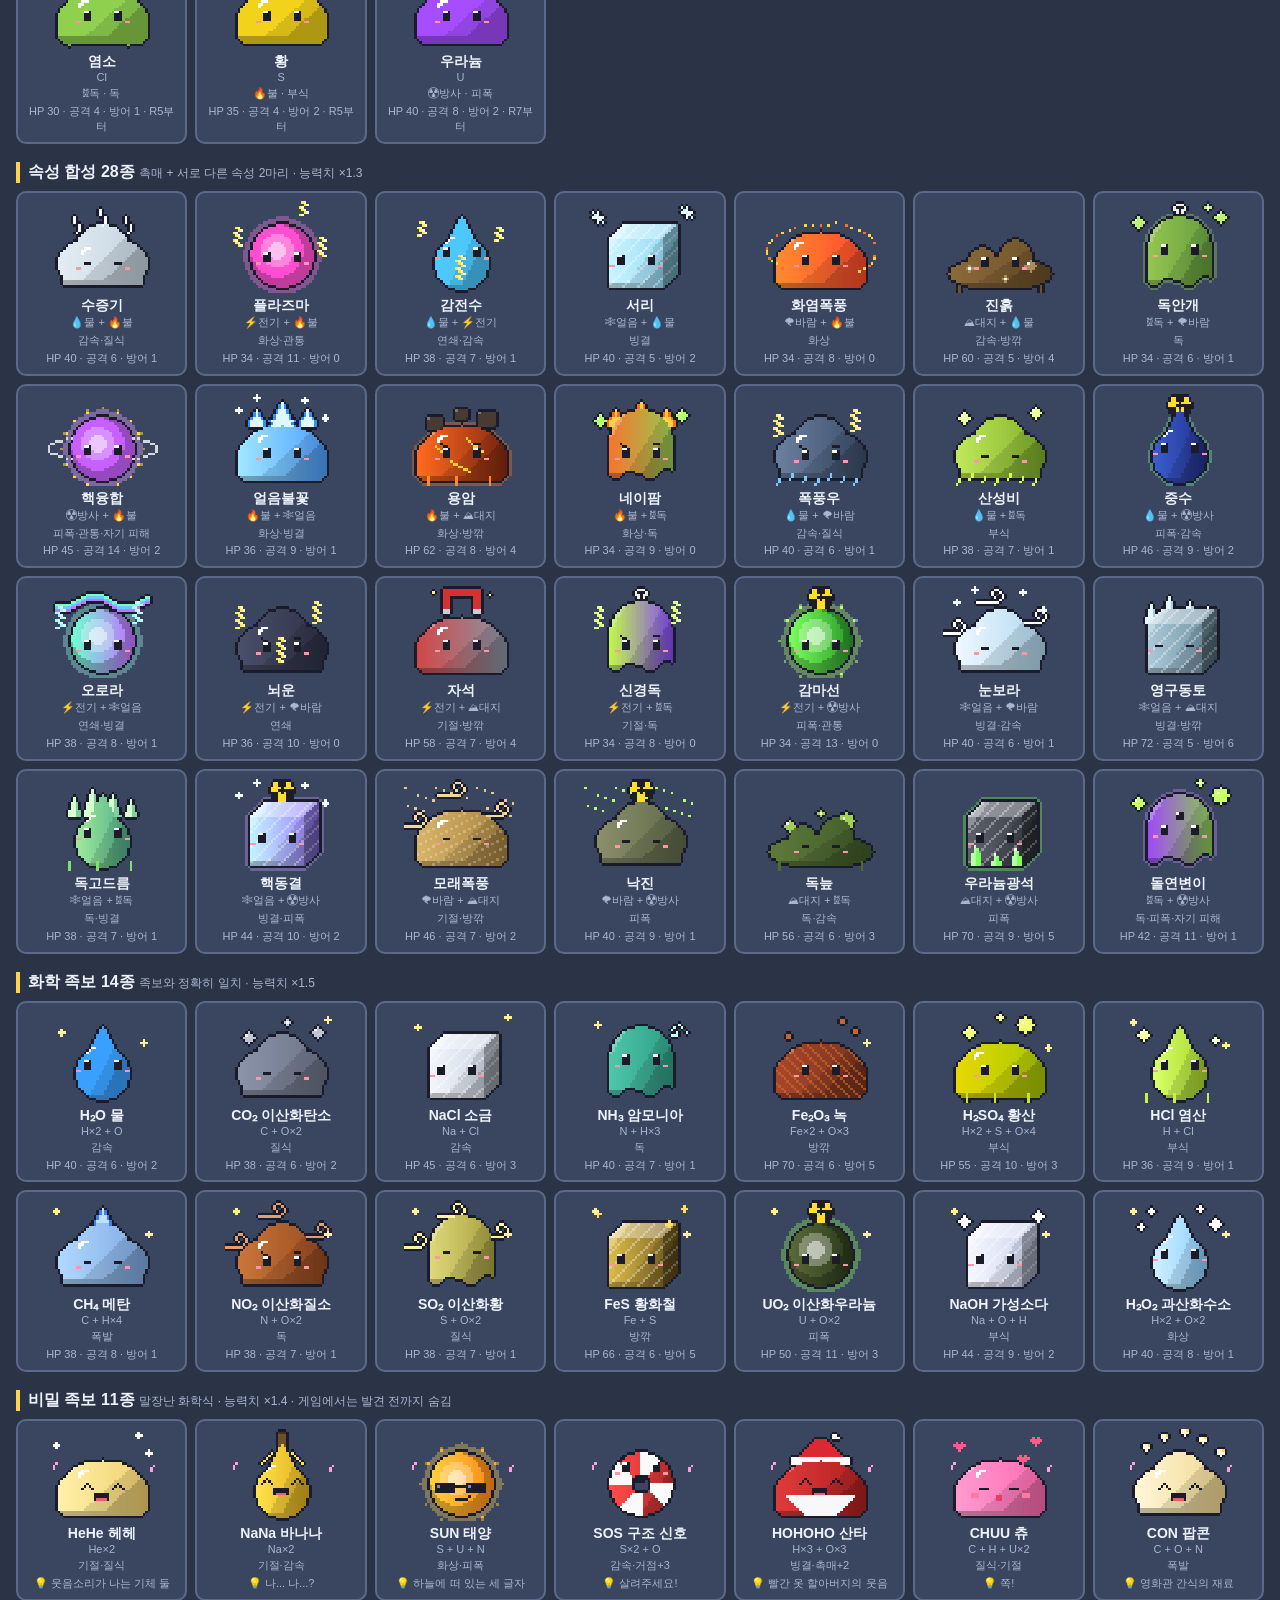
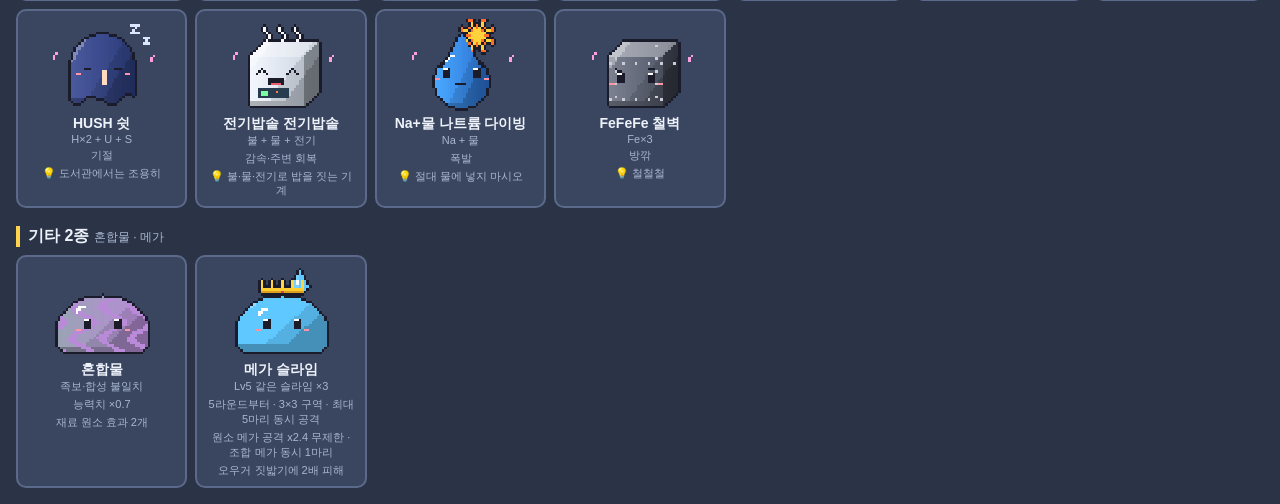
==== commit 8abe76cd: "v2.9.2: 오우거 라운드당 1마리, 챕터 거점 범핑 제거 - 오우거 챕터·탑 모두 라운드(층)당 1마리, 챕터 배율 없는 고정 능력치 - 챕터 거점 배율·적응형 거점 보정 제거" ====
--- a/tools/catalog.html
+++ b/tools/catalog.html
@@ -64,7 +64,7 @@
 // 오우거 특수 규칙
 const og = document.createElement('div'); og.className = 'strip rules';
 og.innerHTML = `<b>🧌 오우거(초대형) 특수 규칙</b><ul>
-  <li><b>2-10부터 등장</b> (2-9 클리어로 해금) · 5라운드부터 매 라운드 · 챕터 N에서 N마리 (최대 5) · 무한의 탑 층마다 5마리</li>
+  <li><b>2-10부터 등장</b> (2-9 클리어로 해금) · 5라운드부터 매 라운드 1마리 · 무한의 탑 층마다 1마리 · 챕터와 무관한 고정 능력치</li>
   <li><b>체력 1200 (3배)</b> · 모든 슬라임 칸에서 멈춰 싸우고 모든 슬라임에게 피해를 받음</li>
   <li><b>짓밟기</b>: 메가 구역에서는 칸의 슬라임 대신 메가를 직접 공격 (x${CFG.GIANT_STOMP_MUL})</li>
   <li><b>충격파</b>: 짓밟을 때마다 서 있는 칸 + 상하좌우 5칸의 슬라임 전부(레벨 무관)에 공격 x${CFG.GIANT_STOMP_SPLASH}</li>
@@ -92,7 +92,7 @@
 ]);
 
 const total = Object.keys(GOBLINS).length + ELEMENTS.length + FUSIONS.length + RECIPES.length + JOKES.length + 2;
-document.getElementById('meta').textContent = `v2.9.0 기준 · 총 ${total}종 (고블린 ${Object.keys(GOBLINS).length} · 슬라임 ${total - Object.keys(GOBLINS).length})`;
+document.getElementById('meta').textContent = `v2.9.2 기준 · 총 ${total}종 (고블린 ${Object.keys(GOBLINS).length} · 슬라임 ${total - Object.keys(GOBLINS).length})`;
 document.body.dataset.ready = '1';
 </script>
 </body>
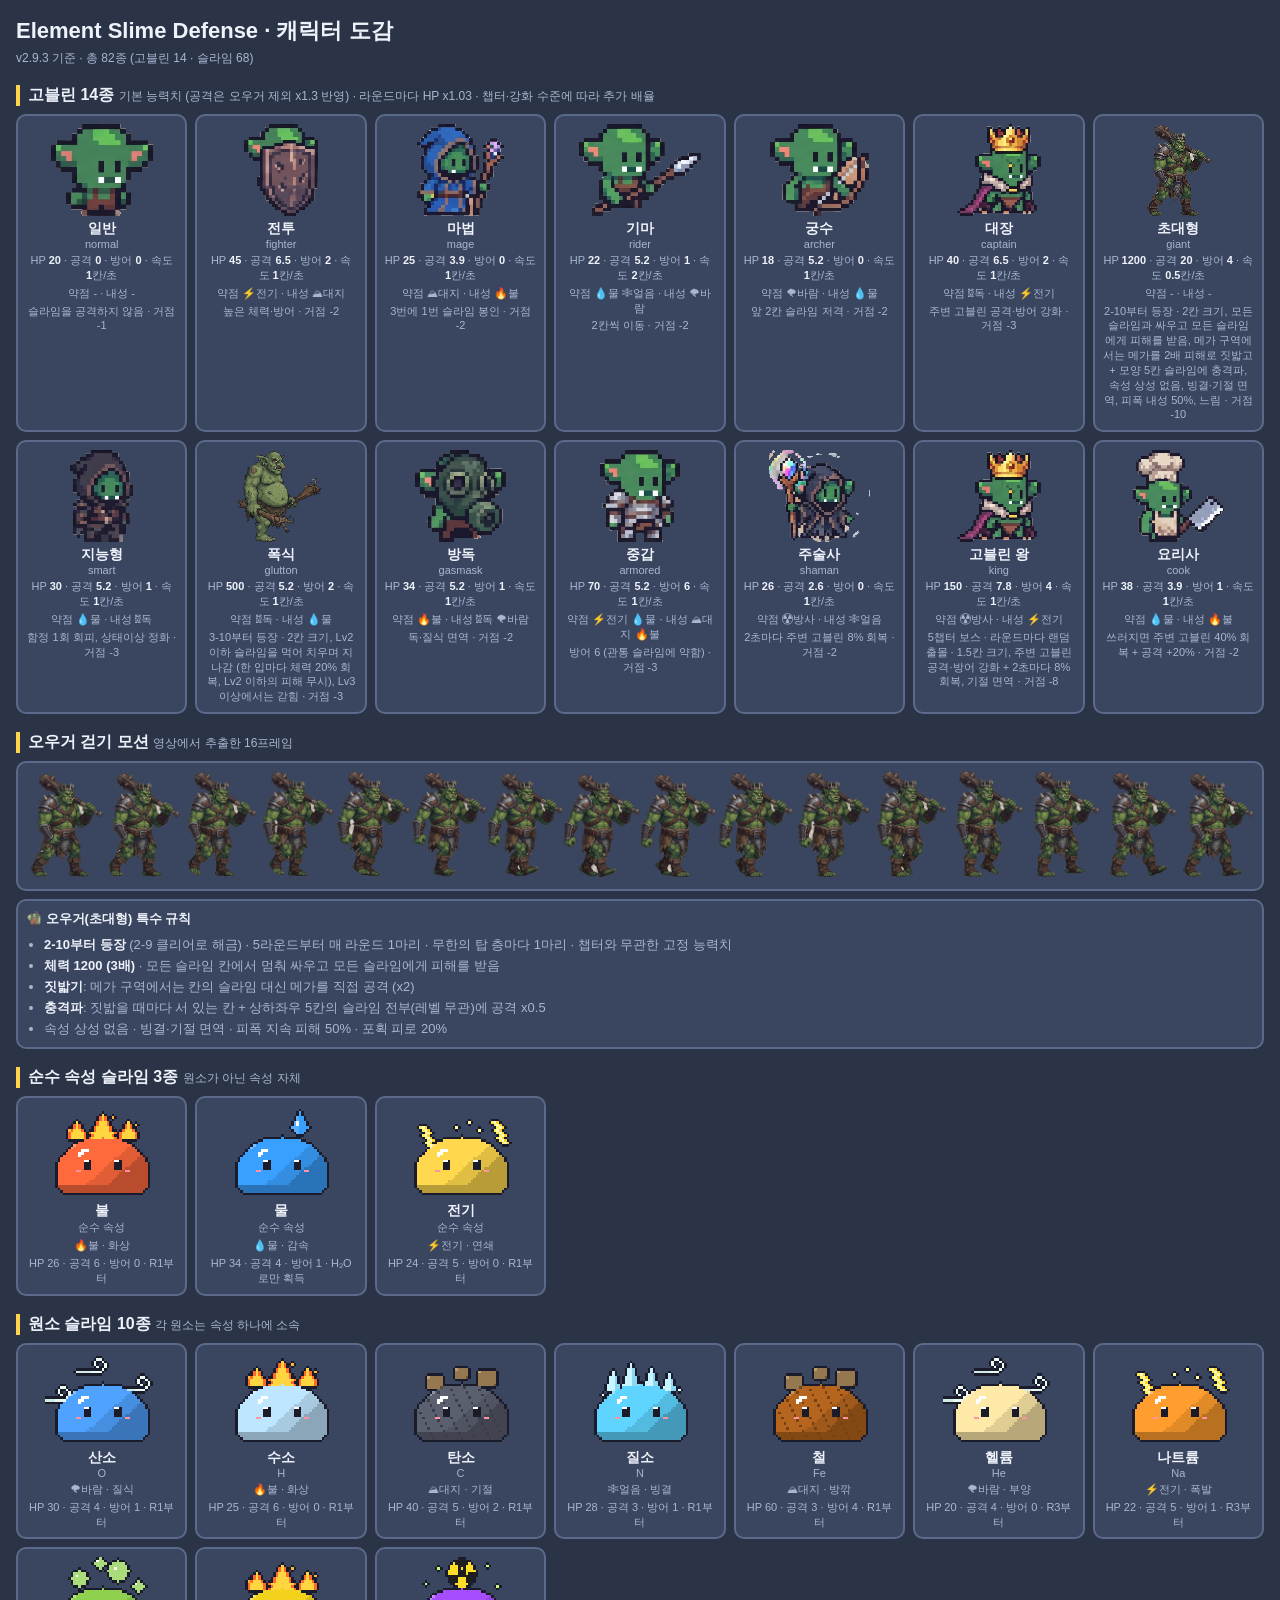
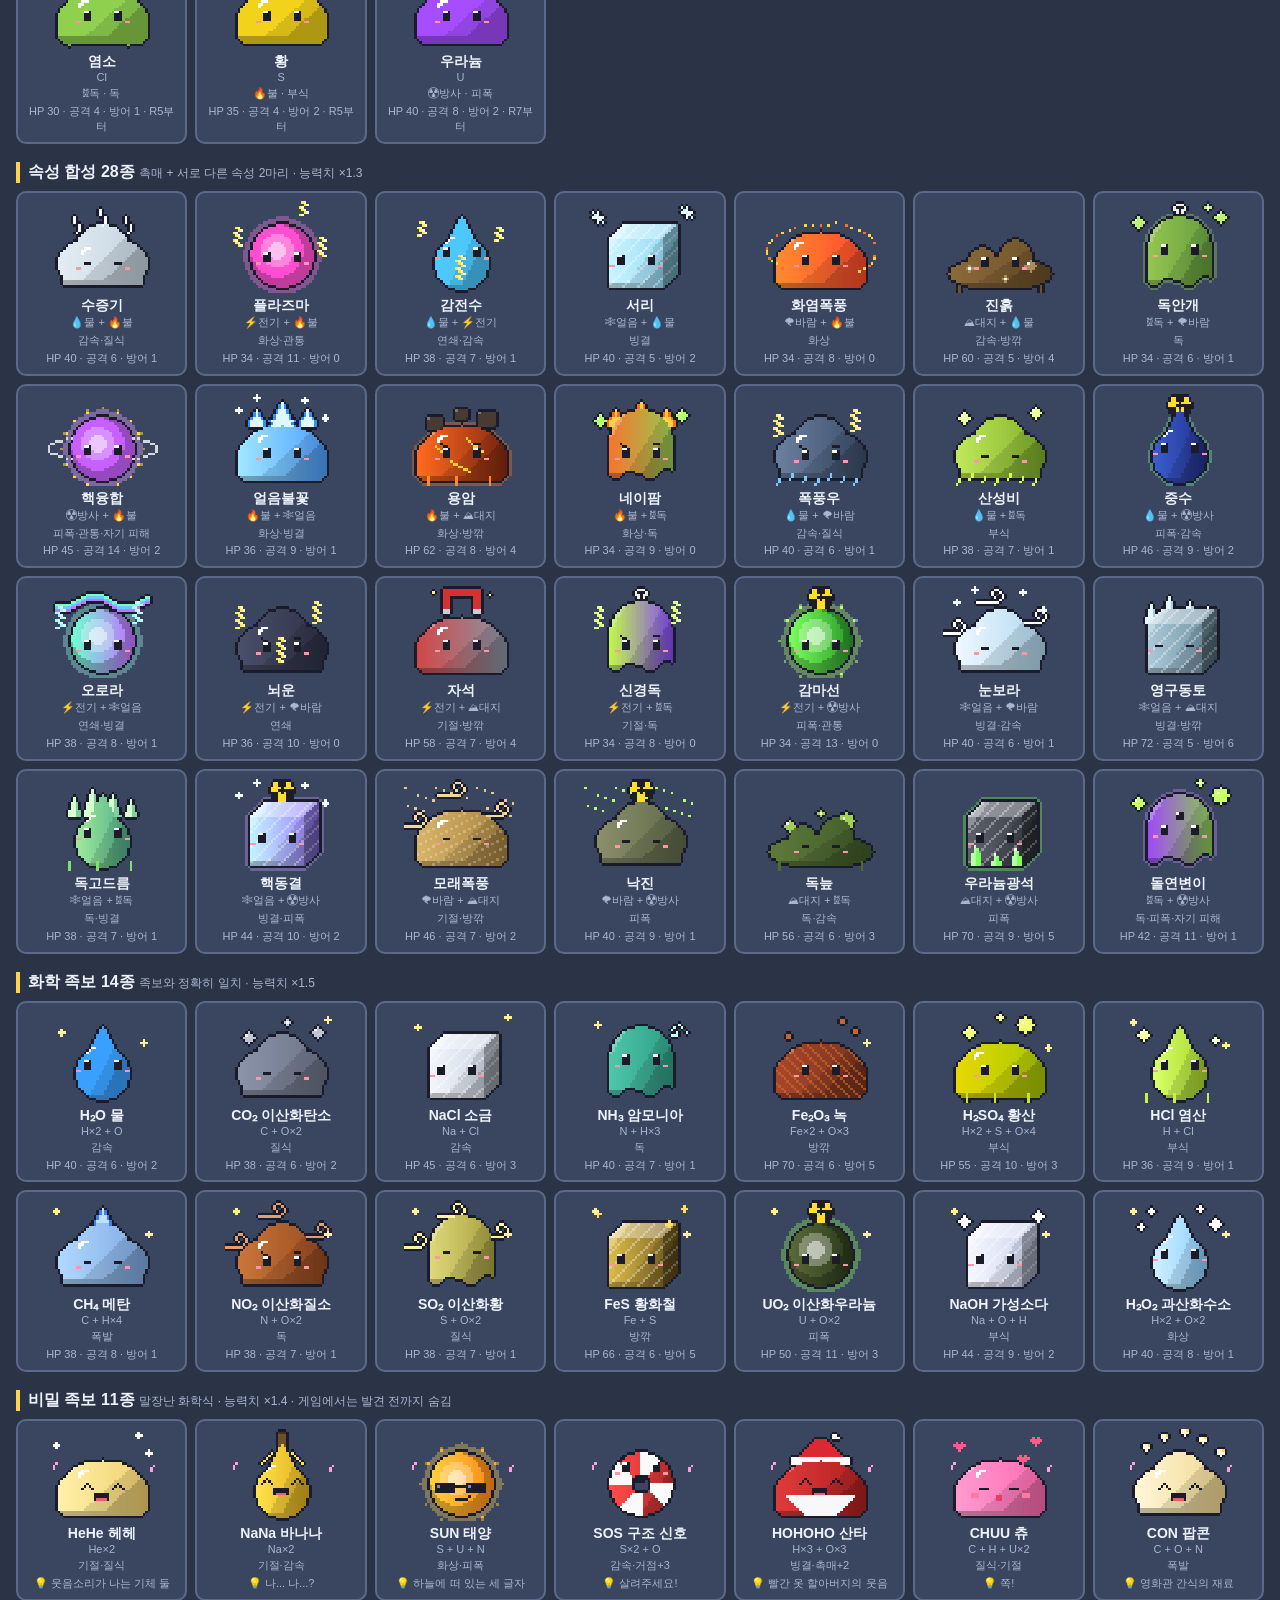
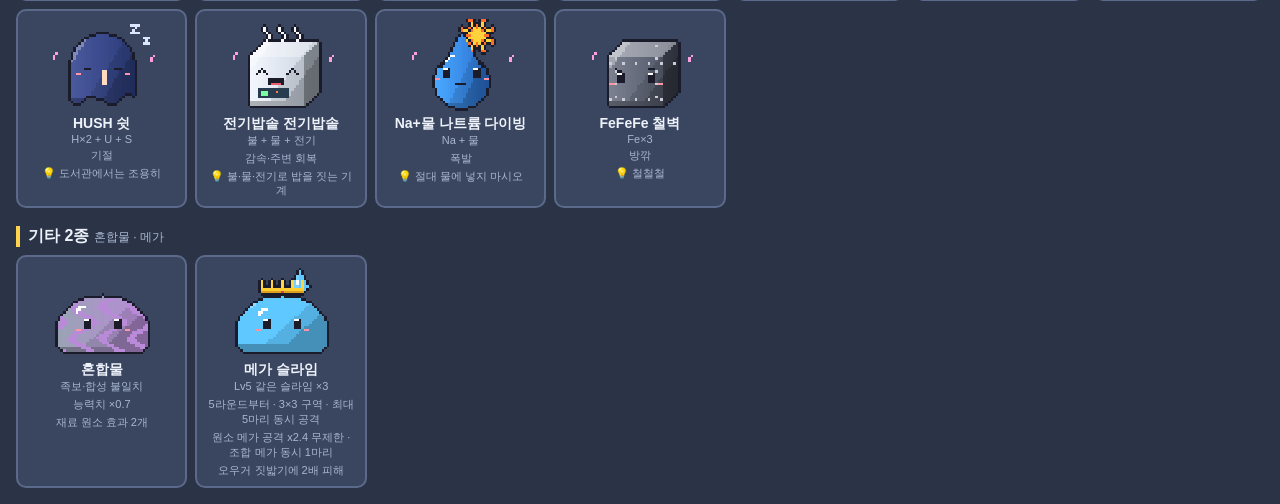
==== commit ce83863f: "v2.9.3: 폭식 고블린 체력 500, 고블린 왕 1.5칸, 3~5챕터 재조정 Co-Authored-By: Claude Opus 5.5 <noreply@anthropic.com>" ====
--- a/tools/catalog.html
+++ b/tools/catalog.html
@@ -92,7 +92,7 @@
 ]);
 
 const total = Object.keys(GOBLINS).length + ELEMENTS.length + FUSIONS.length + RECIPES.length + JOKES.length + 2;
-document.getElementById('meta').textContent = `v2.9.2 기준 · 총 ${total}종 (고블린 ${Object.keys(GOBLINS).length} · 슬라임 ${total - Object.keys(GOBLINS).length})`;
+document.getElementById('meta').textContent = `v2.9.3 기준 · 총 ${total}종 (고블린 ${Object.keys(GOBLINS).length} · 슬라임 ${total - Object.keys(GOBLINS).length})`;
 document.body.dataset.ready = '1';
 </script>
 </body>
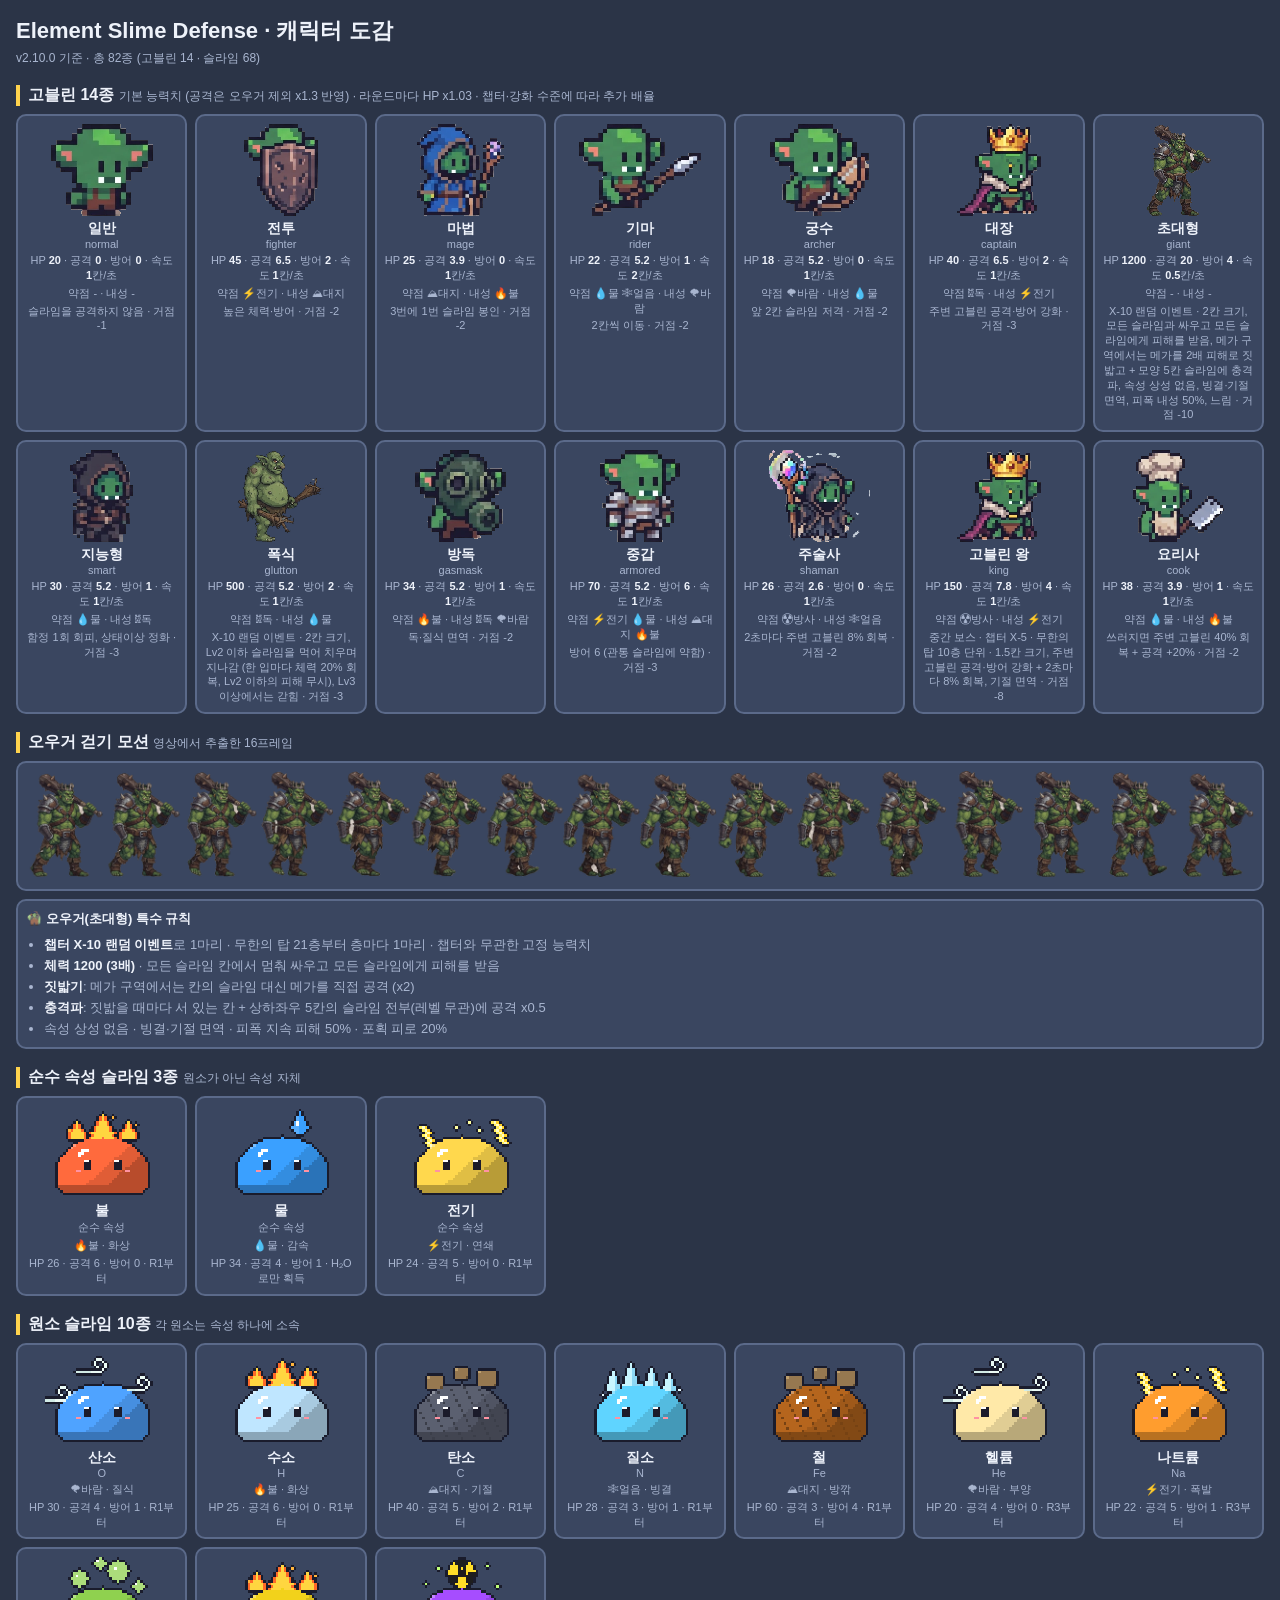
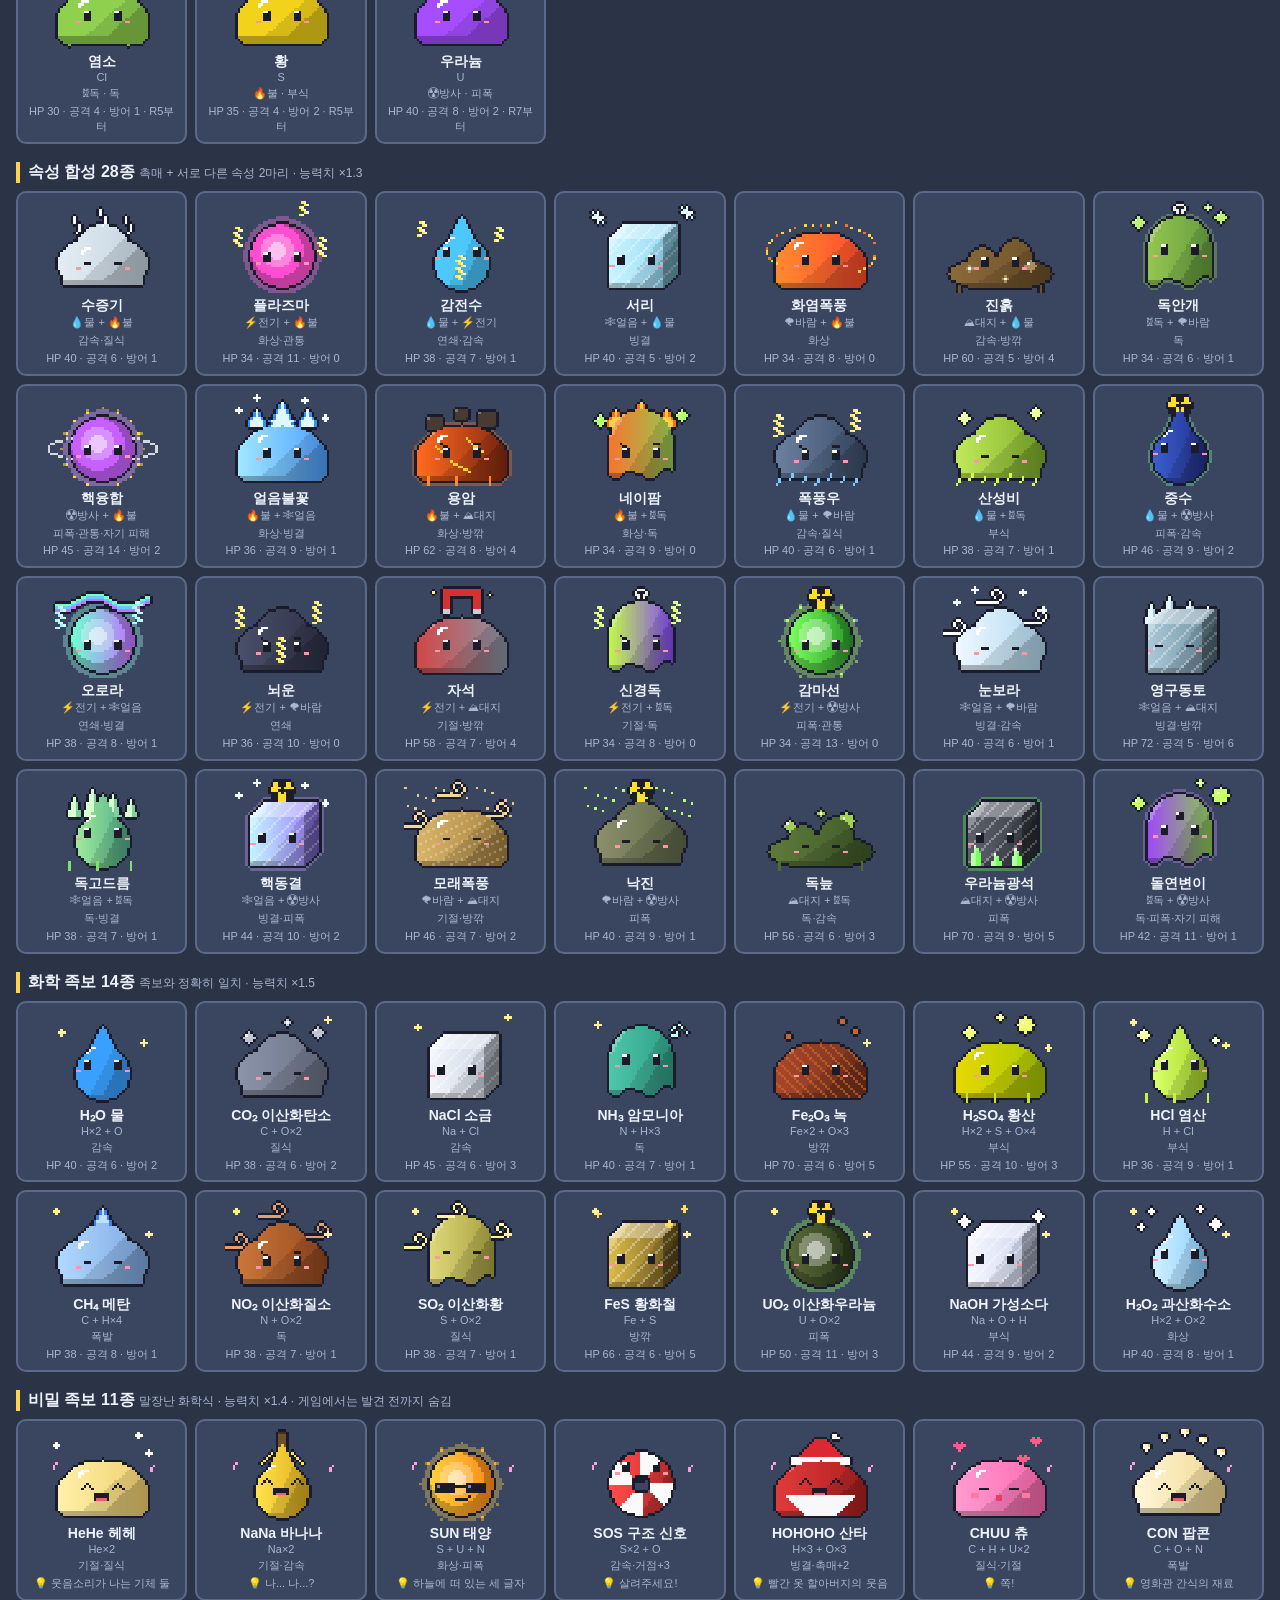
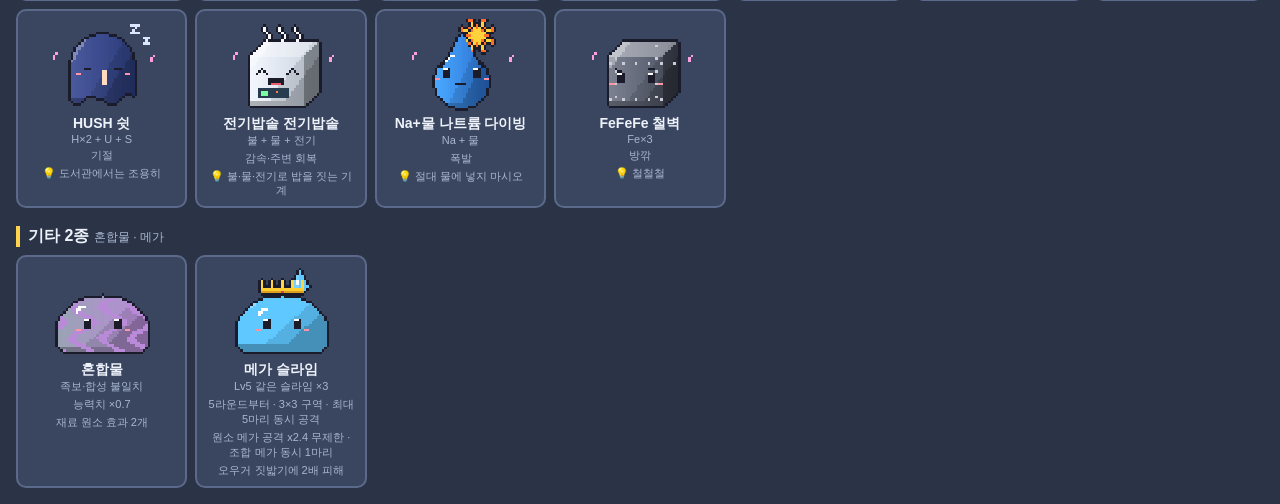
==== commit e3f81d0c: "v2.10.0: 챕터 X-5 중간 보스, X-10 랜덤 이벤트 (오우거/폭식/군단/물량 2배) - 챕터 진행 단계 해금 제거: 1~9라운드 기본, 5라운드 고블린 왕, 10라운드 " ====
--- a/tools/catalog.html
+++ b/tools/catalog.html
@@ -64,7 +64,7 @@
 // 오우거 특수 규칙
 const og = document.createElement('div'); og.className = 'strip rules';
 og.innerHTML = `<b>🧌 오우거(초대형) 특수 규칙</b><ul>
-  <li><b>2-10부터 등장</b> (2-9 클리어로 해금) · 5라운드부터 매 라운드 1마리 · 무한의 탑 층마다 1마리 · 챕터와 무관한 고정 능력치</li>
+  <li><b>챕터 X-10 랜덤 이벤트</b>로 1마리 · 무한의 탑 21층부터 층마다 1마리 · 챕터와 무관한 고정 능력치</li>
   <li><b>체력 1200 (3배)</b> · 모든 슬라임 칸에서 멈춰 싸우고 모든 슬라임에게 피해를 받음</li>
   <li><b>짓밟기</b>: 메가 구역에서는 칸의 슬라임 대신 메가를 직접 공격 (x${CFG.GIANT_STOMP_MUL})</li>
   <li><b>충격파</b>: 짓밟을 때마다 서 있는 칸 + 상하좌우 5칸의 슬라임 전부(레벨 무관)에 공격 x${CFG.GIANT_STOMP_SPLASH}</li>
@@ -92,7 +92,7 @@
 ]);
 
 const total = Object.keys(GOBLINS).length + ELEMENTS.length + FUSIONS.length + RECIPES.length + JOKES.length + 2;
-document.getElementById('meta').textContent = `v2.9.3 기준 · 총 ${total}종 (고블린 ${Object.keys(GOBLINS).length} · 슬라임 ${total - Object.keys(GOBLINS).length})`;
+document.getElementById('meta').textContent = `v2.10.0 기준 · 총 ${total}종 (고블린 ${Object.keys(GOBLINS).length} · 슬라임 ${total - Object.keys(GOBLINS).length})`;
 document.body.dataset.ready = '1';
 </script>
 </body>
